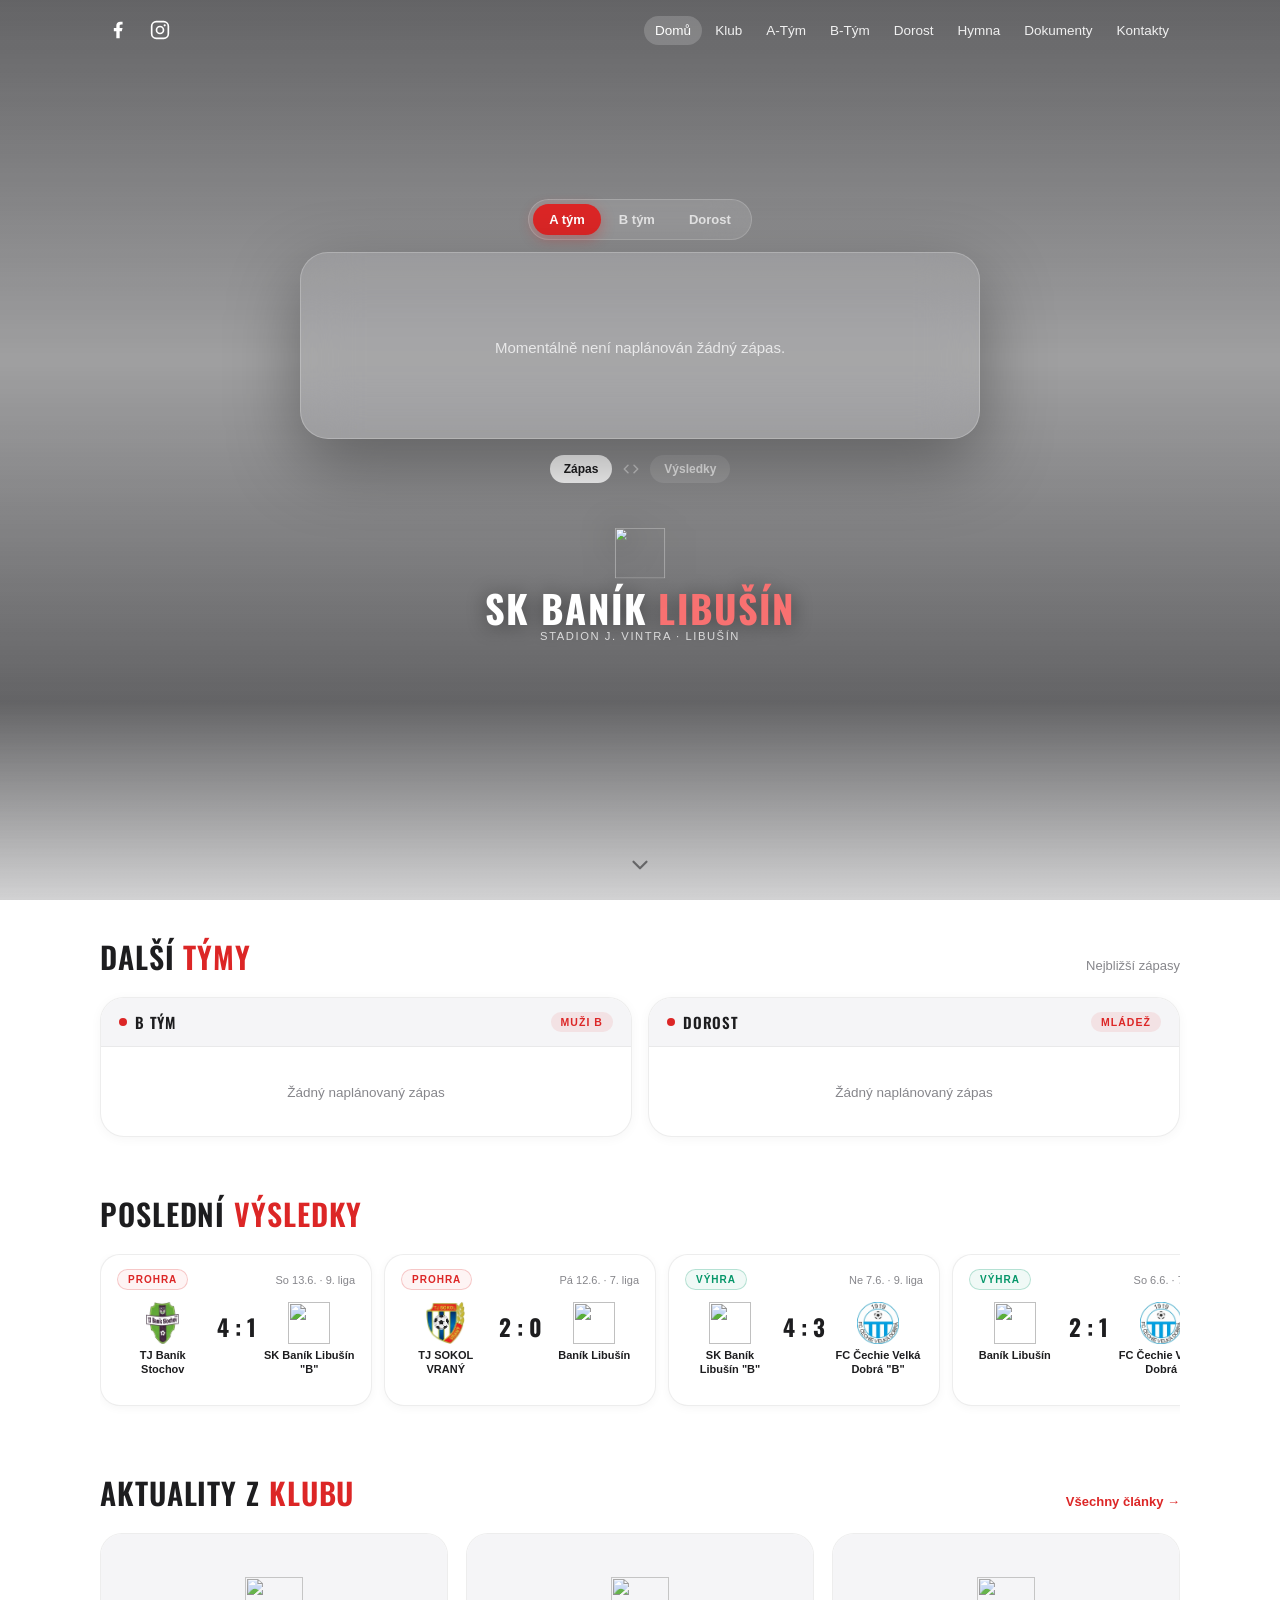
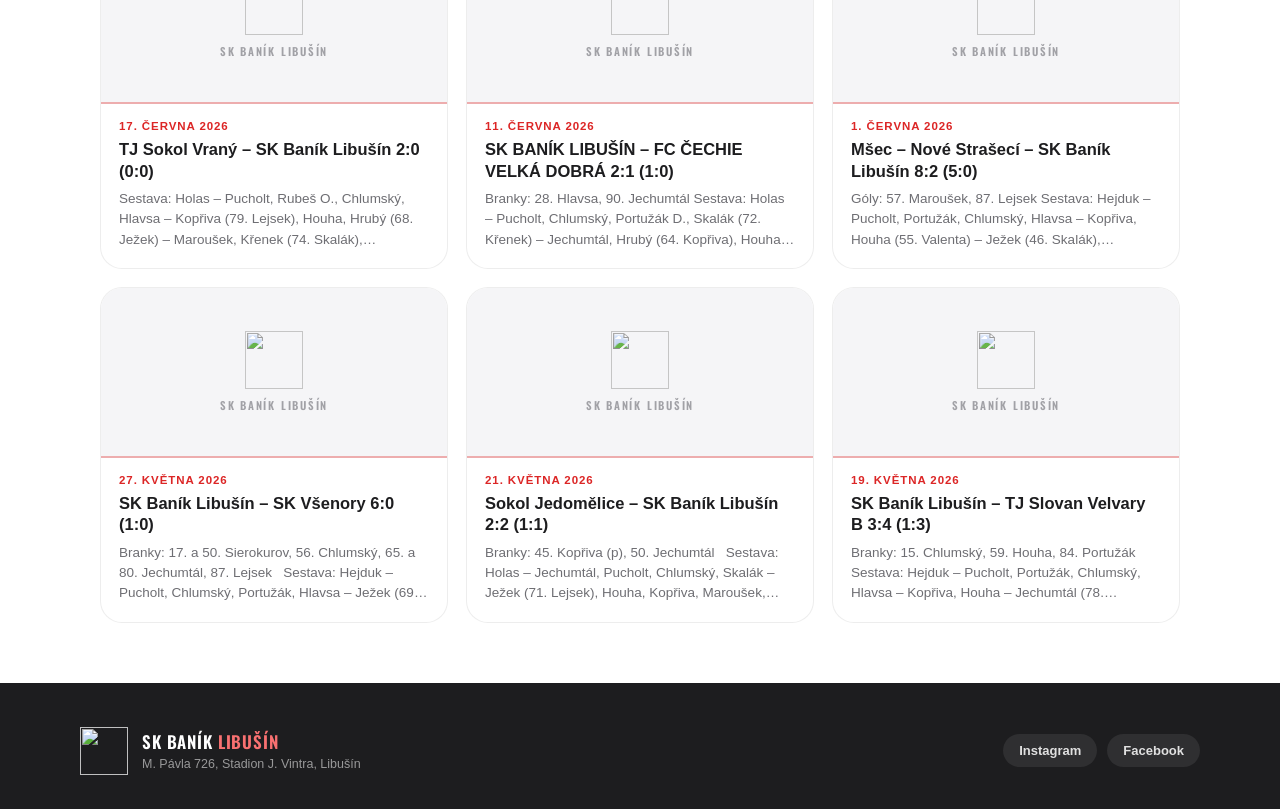
==== index.html @ 38fc82e4 "Initial commit" ====
<!DOCTYPE html>
<html lang="cs">
<head>
<meta charset="utf-8">
<meta name="viewport" content="width=device-width, initial-scale=1">
<title>SK Baník Libušín</title>
<link rel="icon" href="https://skbaniklibusin.cz/wp-content/uploads/2025/10/cropped-SKBL-2026.png">
<link href="https://fonts.googleapis.com/css2?family=Oswald:wght@500;600;700&display=swap" rel="stylesheet">
<link rel="stylesheet" href="homepage.css">
</head>
<body>

<!-- ============ NAV ============ -->
<div class="nav" id="nav">
  <div class="nav-inner">
    <div class="nav-social">
      <a href="https://www.facebook.com/people/SK-Ban%C3%ADk-Libu%C5%A1%C3%ADn/61551993864059/" target="_blank" rel="noopener" aria-label="Facebook">
        <svg width="20" height="20" viewBox="0 0 24 24" fill="currentColor"><path d="M14 13.5h2.5l1-4H14v-2c0-1.03 0-2 2-2h1.5V2.14c-.326-.043-1.557-.14-2.857-.14C11.928 2 10 3.657 10 6.7v2.8H7v4h3V22h4v-8.5z"></path></svg>
      </a>
      <a href="https://www.instagram.com/skbaniklibusin/" target="_blank" rel="noopener" aria-label="Instagram">
        <svg width="20" height="20" viewBox="0 0 24 24" fill="none" stroke="currentColor" stroke-width="2"><rect x="2" y="2" width="20" height="20" rx="5.5"></rect><circle cx="12" cy="12" r="4.2"></circle><circle cx="17.6" cy="6.4" r="1.3" fill="currentColor" stroke="none"></circle></svg>
      </a>
    </div>
    <div class="nav-links" id="navLinks">
      <a href="index.html" class="active">Domů</a>
      <a href="klub.html">Klub</a>
      <a href="a-tym.html">A-Tým</a>
      <a href="b-tym.html">B-Tým</a>
      <a href="dorost.html">Dorost</a>
      <a href="hymna.html">Hymna</a>
      <a href="#">Dokumenty</a>
      <a href="kontakty.html">Kontakty</a>
    </div>
    <button type="button" class="nav-burger" id="navBurger" aria-label="Otevřít menu" aria-expanded="false" aria-controls="navModal">
      <svg width="24" height="24" viewBox="0 0 24 24" fill="none" stroke="currentColor" stroke-width="2" stroke-linecap="round"><path d="M4 7h16M4 12h16M4 17h16"></path></svg>
    </button>
  </div>
</div>

<!-- ============ MOBILNÍ MENU (modální okno) ============ -->
<div class="nav-modal" id="navModal" aria-hidden="true">
  <div class="nav-modal-backdrop" id="navModalBackdrop"></div>
  <div class="nav-modal-panel" role="dialog" aria-modal="true" aria-label="Hlavní menu">
    <div class="nav-modal-head">
      <div class="nav-modal-brand">
        <img src="https://skbaniklibusin.cz/wp-content/uploads/2025/10/cropped-SKBL-2026.png" alt="" class="nav-modal-logo">
        <span class="nav-modal-title">SK Baník <span class="accent">Libušín</span></span>
      </div>
      <button type="button" class="nav-modal-close" id="navModalClose" aria-label="Zavřít menu">
        <svg width="22" height="22" viewBox="0 0 24 24" fill="none" stroke="currentColor" stroke-width="2" stroke-linecap="round"><path d="M6 6l12 12M18 6L6 18"></path></svg>
      </button>
    </div>

    <nav class="nav-modal-links">
      <a href="index.html" class="active">
        <span class="ni-icon"><svg width="20" height="20" viewBox="0 0 24 24" fill="none" stroke="currentColor" stroke-width="2" stroke-linecap="round" stroke-linejoin="round"><path d="M4 10.5 12 4l8 6.5"></path><path d="M6 9.5V20h12V9.5"></path></svg></span>
        <span class="ni-label">Domů</span>
        <svg class="ni-chevron" width="18" height="18" viewBox="0 0 24 24" fill="none" stroke="currentColor" stroke-width="2" stroke-linecap="round" stroke-linejoin="round"><path d="M9 6l6 6-6 6"></path></svg>
      </a>
      <a href="klub.html">
        <span class="ni-icon"><svg width="20" height="20" viewBox="0 0 24 24" fill="none" stroke="currentColor" stroke-width="2" stroke-linecap="round" stroke-linejoin="round"><path d="M12 3l7 3v5c0 4.4-3 7.6-7 9-4-1.4-7-4.6-7-9V6l7-3z"></path></svg></span>
        <span class="ni-label">Klub</span>
        <svg class="ni-chevron" width="18" height="18" viewBox="0 0 24 24" fill="none" stroke="currentColor" stroke-width="2" stroke-linecap="round" stroke-linejoin="round"><path d="M9 6l6 6-6 6"></path></svg>
      </a>
      <a href="a-tym.html">
        <span class="ni-icon"><svg width="20" height="20" viewBox="0 0 24 24" fill="none" stroke="currentColor" stroke-width="2" stroke-linecap="round" stroke-linejoin="round"><circle cx="12" cy="12" r="9"></circle><path d="M12 8l3.2 2.3-1.2 3.7h-4L8.8 10.3z"></path></svg></span>
        <span class="ni-label">A-Tým</span>
        <svg class="ni-chevron" width="18" height="18" viewBox="0 0 24 24" fill="none" stroke="currentColor" stroke-width="2" stroke-linecap="round" stroke-linejoin="round"><path d="M9 6l6 6-6 6"></path></svg>
      </a>
      <a href="b-tym.html">
        <span class="ni-icon"><svg width="20" height="20" viewBox="0 0 24 24" fill="none" stroke="currentColor" stroke-width="2" stroke-linecap="round" stroke-linejoin="round"><circle cx="12" cy="12" r="9"></circle><path d="M12 8l3.2 2.3-1.2 3.7h-4L8.8 10.3z"></path></svg></span>
        <span class="ni-label">B-Tým</span>
        <svg class="ni-chevron" width="18" height="18" viewBox="0 0 24 24" fill="none" stroke="currentColor" stroke-width="2" stroke-linecap="round" stroke-linejoin="round"><path d="M9 6l6 6-6 6"></path></svg>
      </a>
      <a href="dorost.html">
        <span class="ni-icon"><svg width="20" height="20" viewBox="0 0 24 24" fill="none" stroke="currentColor" stroke-width="2" stroke-linecap="round" stroke-linejoin="round"><circle cx="12" cy="12" r="9"></circle><path d="M12 8l3.2 2.3-1.2 3.7h-4L8.8 10.3z"></path></svg></span>
        <span class="ni-label">Dorost</span>
        <svg class="ni-chevron" width="18" height="18" viewBox="0 0 24 24" fill="none" stroke="currentColor" stroke-width="2" stroke-linecap="round" stroke-linejoin="round"><path d="M9 6l6 6-6 6"></path></svg>
      </a>
      <a href="hymna.html">
        <span class="ni-icon"><svg width="20" height="20" viewBox="0 0 24 24" fill="none" stroke="currentColor" stroke-width="2" stroke-linecap="round" stroke-linejoin="round"><path d="M9 18V5l10-2v13"></path><circle cx="6" cy="18" r="3"></circle><circle cx="16" cy="16" r="3"></circle></svg></span>
        <span class="ni-label">Hymna</span>
        <svg class="ni-chevron" width="18" height="18" viewBox="0 0 24 24" fill="none" stroke="currentColor" stroke-width="2" stroke-linecap="round" stroke-linejoin="round"><path d="M9 6l6 6-6 6"></path></svg>
      </a>
      <a href="#">
        <span class="ni-icon"><svg width="20" height="20" viewBox="0 0 24 24" fill="none" stroke="currentColor" stroke-width="2" stroke-linecap="round" stroke-linejoin="round"><path d="M14 3H7a2 2 0 00-2 2v14a2 2 0 002 2h10a2 2 0 002-2V8z"></path><path d="M14 3v5h5"></path><path d="M9 13h6M9 17h4"></path></svg></span>
        <span class="ni-label">Dokumenty</span>
        <svg class="ni-chevron" width="18" height="18" viewBox="0 0 24 24" fill="none" stroke="currentColor" stroke-width="2" stroke-linecap="round" stroke-linejoin="round"><path d="M9 6l6 6-6 6"></path></svg>
      </a>
      <a href="kontakty.html">
        <span class="ni-icon"><svg width="20" height="20" viewBox="0 0 24 24" fill="none" stroke="currentColor" stroke-width="2" stroke-linecap="round" stroke-linejoin="round"><rect x="3" y="5" width="18" height="14" rx="2"></rect><path d="M3 7l9 6 9-6"></path></svg></span>
        <span class="ni-label">Kontakty</span>
        <svg class="ni-chevron" width="18" height="18" viewBox="0 0 24 24" fill="none" stroke="currentColor" stroke-width="2" stroke-linecap="round" stroke-linejoin="round"><path d="M9 6l6 6-6 6"></path></svg>
      </a>
    </nav>

    <div class="nav-modal-social">
      <a href="https://www.instagram.com/skbaniklibusin/" target="_blank" rel="noopener">
        <svg width="18" height="18" viewBox="0 0 24 24" fill="none" stroke="currentColor" stroke-width="2"><rect x="2" y="2" width="20" height="20" rx="5.5"></rect><circle cx="12" cy="12" r="4.2"></circle><circle cx="17.6" cy="6.4" r="1.3" fill="currentColor" stroke="none"></circle></svg>
        <span>Instagram</span>
      </a>
      <a href="https://www.facebook.com/people/SK-Ban%C3%ADk-Libu%C5%A1%C3%ADn/61551993864059/" target="_blank" rel="noopener">
        <svg width="18" height="18" viewBox="0 0 24 24" fill="currentColor"><path d="M14 13.5h2.5l1-4H14v-2c0-1.03 0-2 2-2h1.5V2.14c-.326-.043-1.557-.14-2.857-.14C11.928 2 10 3.657 10 6.7v2.8H7v4h3V22h4v-8.5z"></path></svg>
        <span>Facebook</span>
      </a>
    </div>
  </div>
</div>

<!-- ============ HERO ============ -->
<section id="zapas" class="hero">
  <div class="hero-bg"></div>
  <div class="hero-gradient"></div>
  <div class="hero-dim" id="heroDim"></div>

  <div class="hero-content">
    <!-- Přepínač týmů (iOS segmented) -->
    <div class="team-tabs-wrap">
      <div class="team-tabs" id="teamTabs"></div>
    </div>

    <!-- 3D flip karta: zápas / výsledky -->
    <div class="hero-card-scale" id="heroCardScale">
      <div class="flip" id="flip">
        <div class="flip-front" id="flipFront">
          <div class="flip-loading">Načítám nejbližší zápas…</div>
        </div>
        <div class="flip-back" id="flipBack"></div>
      </div>
    </div>

    <!-- Přepínač stran + nápověda swipe -->
    <div class="face-switch">
      <button type="button" class="face-btn" id="faceBtnMatch">Zápas</button>
      <span class="swipe-hint">
        <svg width="18" height="18" viewBox="0 0 24 24" fill="none" stroke="currentColor" stroke-width="2" stroke-linecap="round" stroke-linejoin="round"><path d="M8 7l-5 5 5 5"></path><path d="M16 7l5 5-5 5"></path></svg>
      </span>
      <button type="button" class="face-btn" id="faceBtnResults">Výsledky</button>
    </div>

    <div class="hero-head" id="heroHead">
      <div class="hero-title-group">
        <img src="https://skbaniklibusin.cz/wp-content/uploads/2025/10/cropped-SKBL-2026.png" alt="" class="hero-logo">
        <h1 class="hero-title">SK Baník <span class="accent-light">Libušín</span></h1>
        <p class="hero-subtitle">Stadion J. Vintra · Libušín</p>
      </div>
    </div>
  </div>

  <a href="#tymy" aria-label="Posunout dolů" class="scroll-down">
    <svg width="26" height="26" viewBox="0 0 24 24" fill="none" stroke="currentColor" stroke-width="2" stroke-linecap="round" stroke-linejoin="round"><path d="M6 9l6 6 6-6"></path></svg>
  </a>
</section>

<!-- ============ DALŠÍ TÝMY ============ -->
<section id="tymy" class="section section-teams">
  <div class="section-head" data-reveal>
    <h2 class="section-title">Další <span class="accent">týmy</span></h2>
    <span class="section-note">Nejbližší zápasy</span>
  </div>
  <div class="teams-grid" id="teamsGrid"></div>
</section>

<!-- ============ VÝSLEDKY ============ -->
<section id="vysledky" class="section section-results">
  <div class="section-head" data-reveal>
    <h2 class="section-title">Poslední <span class="accent">výsledky</span></h2>
  </div>
  <div class="results-strip" id="resultsStrip" data-reveal></div>
</section>

<!-- ============ AKTUALITY ============ -->
<section id="aktuality" class="section section-news">
  <div class="section-head" data-reveal>
    <h2 class="section-title">Aktuality z <span class="accent">klubu</span></h2>
    <a href="https://skbaniklibusin.cz/" target="_blank" rel="noopener" class="section-link">Všechny články →</a>
  </div>
  <div class="news-grid" id="newsGrid"></div>
  <p class="data-note" id="dataNote" hidden></p>
</section>

<!-- ============ FOOTER ============ -->
<footer id="kontakt" class="footer">
  <div class="footer-inner">
    <div class="footer-brand">
      <img src="https://skbaniklibusin.cz/wp-content/uploads/2025/10/cropped-SKBL-2026.png" alt="" class="footer-logo">
      <div>
        <div class="footer-name">SK Baník <span class="accent-light">Libušín</span></div>
        <a href="https://www.google.com/maps/search/?api=1&query=Stadion+J.+Vintra,+Libu%C5%A1%C3%ADn" target="_blank" rel="noopener" class="footer-address">M. Pávla 726, Stadion J. Vintra, Libušín</a>
      </div>
    </div>
    <div class="footer-social">
      <a href="https://www.instagram.com/skbaniklibusin/" target="_blank" rel="noopener" class="footer-social-btn">Instagram</a>
      <a href="https://www.facebook.com/people/SK-Ban%C3%ADk-Libu%C5%A1%C3%ADn/61551993864059/" target="_blank" rel="noopener" class="footer-social-btn">Facebook</a>
    </div>
  </div>
</footer>

<script src="homepage.js"></script>
</body>
</html>
---- homepage.css ----
/* ============================================================
   SK Baník Libušín — domovská stránka (Apple styl)
   ============================================================ */

:root {
  --red: #DC2626;
  --red-dark: #b91c1c;
  --red-light: #f87171;
  --ink: #1d1d1f;
  --ink-soft: #6e6e73;
  --ink-mute: #86868b;
  --ink-faint: #a1a1a6;
  --hero-photo: url('https://skbaniklibusin.cz/wp-content/uploads/2025/10/MG_5491-scaled.jpg');
}

* { box-sizing: border-box; }

html { scroll-behavior: smooth; }

body {
  margin: 0;
  font-family: -apple-system, BlinkMacSystemFont, 'SF Pro Display', 'SF Pro Text', 'Segoe UI', Helvetica, Arial, sans-serif;
  background: #ffffff;
  color: var(--ink);
  -webkit-font-smoothing: antialiased;
}

a { color: var(--red); text-decoration: none; }
a:hover { color: var(--red-dark); }
::selection { background: rgba(220, 38, 38, .18); }

.accent { color: var(--red); }
.accent-light { color: var(--red-light); }

img { border-style: none; }

/* ---------- keyframes ---------- */
@keyframes floaty { 0%, 100% { transform: translateY(0); } 50% { transform: translateY(9px); } }
@keyframes pulseDot { 0%, 100% { opacity: 1; } 50% { opacity: .3; } }
@keyframes swipeHint { 0%, 100% { transform: translateX(0); } 50% { transform: translateX(7px); } }
@keyframes heroPan {
  from { transform: scale(1.14) translateX(-2%); }
  to   { transform: scale(1.14) translateX(2%); }
}
@keyframes titleIntro {
  0%   { opacity: 0; transform: scale(.55) translateY(14px); }
  55%  { opacity: 1; transform: scale(1) translateY(-6px); }
  100% { opacity: 1; transform: scale(.66) translateY(-22px); }
}

/* ============ NAV ============ */
.nav {
  position: fixed;
  top: 0; left: 0; right: 0;
  z-index: 90;
  background: rgba(255, 255, 255, 0);
  backdrop-filter: blur(0px);
  -webkit-backdrop-filter: blur(0px);
  transition: background .4s ease, box-shadow .4s ease, backdrop-filter .4s ease;
}
.nav.scrolled {
  background: rgba(255, 255, 255, .78);
  backdrop-filter: blur(22px) saturate(180%);
  -webkit-backdrop-filter: blur(22px) saturate(180%);
  box-shadow: 0 1px 0 rgba(0, 0, 0, .08);
}
.nav-inner {
  max-width: 1120px;
  margin: 0 auto;
  padding: 0 20px;
  display: flex;
  align-items: center;
  justify-content: space-between;
  height: 60px;
}
/* left: social icons */
.nav-social {
  display: flex;
  align-items: center;
  gap: 6px;
}
.nav-social a {
  display: flex;
  align-items: center;
  justify-content: center;
  width: 36px;
  height: 36px;
  border-radius: 50%;
  color: #ffffff;
  transition: background .2s, color .4s ease;
}
.nav-social a:hover { background: rgba(255, 255, 255, .16); color: #ffffff; }
.nav.scrolled .nav-social a { color: #3a3a3c; }
.nav.scrolled .nav-social a:hover { background: rgba(0, 0, 0, .05); color: var(--ink); }

/* right: desktop links */
.nav-links {
  display: flex;
  align-items: center;
  gap: 2px;
  font-size: 13.5px;
  font-weight: 500;
}
.nav-links a {
  color: rgba(255, 255, 255, .9);
  padding: 7px 11px;
  border-radius: 99px;
  white-space: nowrap;
  transition: background .2s, color .4s ease;
}
.nav-links a:hover { background: rgba(255, 255, 255, .14); color: #ffffff; }
.nav-links a.active { background: rgba(255, 255, 255, .18); color: #ffffff; }
.nav.scrolled .nav-links a { color: #3a3a3c; }
.nav.scrolled .nav-links a:hover { background: rgba(0, 0, 0, .05); color: var(--ink); }
.nav.scrolled .nav-links a.active { background: rgba(220, 38, 38, .1); color: var(--red); }

/* right: mobile hamburger */
.nav-burger {
  display: none;
  align-items: center;
  justify-content: center;
  width: 40px;
  height: 40px;
  border: none;
  background: transparent;
  color: #ffffff;
  cursor: pointer;
  border-radius: 10px;
  transition: background .2s, color .4s ease;
}
.nav-burger:hover { background: rgba(255, 255, 255, .14); }
.nav.scrolled .nav-burger { color: var(--ink); }
.nav.scrolled .nav-burger:hover { background: rgba(0, 0, 0, .05); }

@media (max-width: 767px) {
  .nav-links { display: none; }
  .nav-burger { display: flex; }
}

/* ============ MOBILNÍ MENU (modální okno) ============ */
body.nav-locked { overflow: hidden; }

.nav-modal {
  position: fixed;
  inset: 0;
  z-index: 200;
  display: none;
  align-items: center;
  justify-content: center;
  padding: 20px;
}
.nav-modal.open { display: flex; }

.nav-modal-backdrop {
  position: absolute;
  inset: 0;
  background: rgba(10, 10, 12, .5);
  backdrop-filter: blur(16px) saturate(150%);
  -webkit-backdrop-filter: blur(16px) saturate(150%);
  opacity: 0;
  animation: navModalFade .35s ease forwards;
}

.nav-modal-panel {
  position: relative;
  width: 100%;
  max-width: 440px;
  max-height: calc(100svh - 40px);
  overflow-y: auto;
  background: rgba(255, 255, 255, .9);
  backdrop-filter: blur(34px) saturate(180%);
  -webkit-backdrop-filter: blur(34px) saturate(180%);
  border: 1px solid rgba(255, 255, 255, .6);
  border-radius: 30px;
  box-shadow: 0 30px 90px rgba(0, 0, 0, .4);
  padding: 20px 18px 18px;
  transform: translateY(20px) scale(.95);
  opacity: 0;
  animation: navModalPop .5s cubic-bezier(.22, 1, .36, 1) forwards;
}

@keyframes navModalFade { to { opacity: 1; } }
@keyframes navModalPop { to { transform: translateY(0) scale(1); opacity: 1; } }
@keyframes navItemIn { from { opacity: 0; transform: translateY(12px); } to { opacity: 1; transform: translateY(0); } }

.nav-modal-head {
  display: flex;
  align-items: center;
  justify-content: space-between;
  gap: 12px;
  padding: 4px 4px 16px;
  margin-bottom: 8px;
  border-bottom: 1px solid rgba(0, 0, 0, .07);
}
.nav-modal-brand { display: flex; align-items: center; gap: 12px; min-width: 0; }
.nav-modal-logo { width: 42px; height: 42px; object-fit: contain; flex: none; }
.nav-modal-title {
  font-family: Oswald, sans-serif;
  font-weight: 700;
  text-transform: uppercase;
  letter-spacing: .04em;
  font-size: 18px;
  color: var(--ink);
  line-height: 1.1;
}
.nav-modal-close {
  display: flex;
  align-items: center;
  justify-content: center;
  width: 40px;
  height: 40px;
  flex: none;
  border: none;
  cursor: pointer;
  border-radius: 50%;
  background: rgba(0, 0, 0, .05);
  color: var(--ink-soft);
  transition: background .25s ease, color .25s ease, transform .3s ease;
}
.nav-modal-close:hover { background: rgba(220, 38, 38, .1); color: var(--red); transform: rotate(90deg); }

.nav-modal-links { display: flex; flex-direction: column; gap: 4px; }
.nav-modal-links a {
  display: flex;
  align-items: center;
  gap: 14px;
  padding: 12px 14px;
  border-radius: 16px;
  color: var(--ink);
  font-size: 16px;
  font-weight: 600;
  opacity: 0;
  animation: navItemIn .5s cubic-bezier(.22, 1, .36, 1) forwards;
  transition: background .2s ease, color .2s ease, transform .12s ease;
}
.nav-modal-links a:hover { background: rgba(220, 38, 38, .08); color: var(--red); }
.nav-modal-links a:active { transform: scale(.98); }
.nav-modal-links a.active { background: rgba(220, 38, 38, .08); color: var(--red); }

.nav-modal-links a:nth-child(1) { animation-delay: .05s; }
.nav-modal-links a:nth-child(2) { animation-delay: .09s; }
.nav-modal-links a:nth-child(3) { animation-delay: .13s; }
.nav-modal-links a:nth-child(4) { animation-delay: .17s; }
.nav-modal-links a:nth-child(5) { animation-delay: .21s; }
.nav-modal-links a:nth-child(6) { animation-delay: .25s; }
.nav-modal-links a:nth-child(7) { animation-delay: .29s; }
.nav-modal-links a:nth-child(8) { animation-delay: .33s; }

.nav-modal-links .ni-icon {
  display: flex;
  align-items: center;
  justify-content: center;
  width: 42px;
  height: 42px;
  flex: none;
  border-radius: 13px;
  background: #f2f2f5;
  color: var(--red);
  transition: background .2s ease, color .2s ease;
}
.nav-modal-links a:hover .ni-icon,
.nav-modal-links a.active .ni-icon { background: var(--red); color: #ffffff; }
.nav-modal-links .ni-label { flex: 1; min-width: 0; }
.nav-modal-links .ni-chevron { flex: none; color: var(--ink-faint); }
.nav-modal-links a:hover .ni-chevron,
.nav-modal-links a.active .ni-chevron { color: var(--red); }

.nav-modal-social {
  display: flex;
  gap: 10px;
  margin-top: 16px;
  padding-top: 16px;
  border-top: 1px solid rgba(0, 0, 0, .07);
}
.nav-modal-social a {
  flex: 1;
  display: flex;
  align-items: center;
  justify-content: center;
  gap: 8px;
  padding: 11px;
  border-radius: 14px;
  background: #f2f2f5;
  color: var(--ink);
  font-size: 13px;
  font-weight: 600;
  transition: background .2s ease, color .2s ease;
}
.nav-modal-social a:hover { background: var(--red); color: #ffffff; }

/* ============ HERO ============ */
.hero {
  position: relative;
  min-height: 100svh;
  display: flex;
  flex-direction: column;
  align-items: center;
  justify-content: center;
  overflow: hidden;
  padding: 96px 20px 110px;
}
.hero-bg {
  position: absolute;
  inset: 0;
  background-image: var(--hero-photo);
  background-size: cover;
  background-position: center 30%;
  transform: scale(1.14);
  will-change: transform;
  animation: heroPan 26s ease-in-out infinite alternate;
}
@media (prefers-reduced-motion: reduce) {
  .hero-bg { animation: none; transform: none; }
}
.hero-gradient {
  position: absolute;
  inset: 0;
  background: linear-gradient(to bottom, rgba(10, 10, 12, .55) 0%, rgba(10, 10, 12, .25) 40%, rgba(10, 10, 12, .55) 78%, #ffffff 100%);
}
.hero-dim {
  position: absolute;
  inset: 0;
  background: #0a0a0c;
  opacity: .18;
}
.hero-content {
  position: relative;
  z-index: 2;
  width: 100%;
  max-width: 680px;
  display: flex;
  flex-direction: column;
  align-items: center;
  text-align: center;
}
.hero-head {
  display: flex;
  flex-direction: column;
  align-items: center;
}
.hero-title-group {
  display: flex;
  flex-direction: column;
  align-items: center;
  transform-origin: center center;
  animation: titleIntro 1.05s cubic-bezier(.34, 1.2, .5, 1) both;
  margin-top: 30px;
}
.hero-logo {
  height: 76px; width: 76px;
  object-fit: contain;
  filter: drop-shadow(0 6px 24px rgba(0, 0, 0, .5));
}
.hero-title {
  margin: 14px 0 4px;
  font-family: Oswald, sans-serif;
  font-weight: 700;
  text-transform: uppercase;
  letter-spacing: .04em;
  font-size: clamp(34px, 7vw, 58px);
  line-height: 1.05;
  color: #ffffff;
  text-shadow: 0 2px 30px rgba(0, 0, 0, .45);
}
.hero-subtitle {
  margin: 0;
  font-size: clamp(14px, 2.4vw, 17px);
  font-weight: 500;
  letter-spacing: .14em;
  text-transform: uppercase;
  color: rgba(255, 255, 255, .75);
}

/* ---------- Segmented team switch ---------- */
.team-tabs-wrap {
  display: flex;
  justify-content: center;
  width: 100%;
  margin-bottom: 12px;
}
.team-tabs {
  display: flex;
  background: rgba(255, 255, 255, .12);
  backdrop-filter: blur(20px);
  -webkit-backdrop-filter: blur(20px);
  border: 1px solid rgba(255, 255, 255, .18);
  border-radius: 99px;
  padding: 4px;
  gap: 2px;
}
.team-tab {
  border: none;
  cursor: pointer;
  font-family: inherit;
  font-size: 13px;
  font-weight: 600;
  padding: 8px 16px;
  border-radius: 99px;
  background: transparent;
  color: rgba(255, 255, 255, .75);
  box-shadow: none;
  transition: background .35s ease, color .35s ease, box-shadow .35s ease;
}
.team-tab.active {
  background: var(--red);
  color: #ffffff;
  box-shadow: 0 4px 14px rgba(220, 38, 38, .35);
}

/* ---------- Flip card ---------- */
.hero-card-scale {
  width: 100%;
  perspective: 1500px;
  transform-origin: center top;
}
.flip {
  position: relative;
  width: 100%;
  transform-style: preserve-3d;
  transition: transform .8s cubic-bezier(.22, 1, .36, 1);
  transform: rotateY(0deg);
  cursor: grab;
  touch-action: pan-y;
  user-select: none;
  -webkit-user-select: none;
}
.flip-front,
.flip-back {
  backface-visibility: hidden;
  -webkit-backface-visibility: hidden;
  border-radius: 28px;
  box-shadow: 0 24px 70px rgba(0, 0, 0, .35);
}
.flip-front {
  background: rgba(255, 255, 255, .10);
  backdrop-filter: blur(28px) saturate(160%);
  -webkit-backdrop-filter: blur(28px) saturate(160%);
  border: 1px solid rgba(255, 255, 255, .22);
  padding: clamp(18px, 4vw, 26px) clamp(14px, 3.5vw, 22px) clamp(16px, 3.5vw, 22px);
}
.flip-back {
  position: absolute;
  inset: 0;
  transform: rotateY(180deg);
  background: rgba(18, 18, 22, .62);
  backdrop-filter: blur(28px) saturate(160%);
  -webkit-backdrop-filter: blur(28px) saturate(160%);
  border: 1px solid rgba(255, 255, 255, .18);
  padding: 22px;
  display: flex;
  flex-direction: column;
  overflow: hidden;
}
.flip-loading {
  color: rgba(255, 255, 255, .75);
  font-size: 15px;
  padding: 60px 0;
  text-align: center;
}

/* Front — badge */
.match-badge-row {
  display: flex;
  align-items: center;
  justify-content: center;
  gap: 10px;
  margin-bottom: 6px;
}
.match-badge {
  display: inline-flex;
  align-items: center;
  gap: 7px;
  background: var(--red);
  color: #ffffff;
  font-size: 11.5px;
  font-weight: 700;
  letter-spacing: .12em;
  text-transform: uppercase;
  padding: 5px 12px;
  border-radius: 99px;
}
.match-badge .dot {
  width: 6px; height: 6px;
  border-radius: 50%;
  background: #ffffff;
  animation: pulseDot 1.6s ease-in-out infinite;
}

/* Front — countdown */
.countdown {
  display: flex;
  justify-content: center;
  align-items: center;
  gap: 6px;
  margin: 10px 0 16px;
}
.countdown-cell {
  display: inline-flex;
  align-items: baseline;
  gap: 3px;
  background: rgba(0, 0, 0, .32);
  border: 1px solid rgba(255, 255, 255, .12);
  border-radius: 99px;
  padding: 4px 10px;
}
.countdown-num {
  font-family: Oswald, sans-serif;
  font-weight: 700;
  font-size: 14px;
  color: #ffffff;
  font-variant-numeric: tabular-nums;
}
.countdown-num.sec { color: var(--red-light); }
.countdown-lbl {
  font-size: 9px;
  letter-spacing: .08em;
  text-transform: uppercase;
  color: rgba(255, 255, 255, .55);
}

/* Front — VS teams */
.vs-wrap { position: relative; margin-top: 2px; }
.vs-watermark {
  position: absolute;
  inset: 0;
  display: flex;
  align-items: center;
  justify-content: center;
  pointer-events: none;
  font-family: Oswald, sans-serif;
  font-weight: 700;
  font-size: clamp(76px, 20vw, 148px);
  letter-spacing: .02em;
  line-height: 1;
  background: linear-gradient(to bottom, rgba(248, 113, 113, .34) 0%, rgba(248, 113, 113, .03) 85%);
  -webkit-background-clip: text;
  background-clip: text;
  color: transparent;
  user-select: none;
  -webkit-user-select: none;
}
.vs-teams {
  position: relative;
  display: grid;
  grid-template-columns: 1fr 1fr;
  align-items: start;
  gap: clamp(44px, 14vw, 100px);
}
.vs-team {
  display: flex;
  flex-direction: column;
  align-items: center;
  gap: 9px;
  min-width: 0;
}
.vs-team.home,
.vs-team.away { animation: none; }
.vs-team img {
  width: clamp(86px, 19vw, 126px);
  height: clamp(86px, 19vw, 126px);
  object-fit: contain;
  filter: drop-shadow(0 10px 24px rgba(0, 0, 0, .45));
}
.vs-team-name {
  color: #ffffff;
  font-weight: 600;
  font-size: clamp(13px, 2.6vw, 15.5px);
  line-height: 1.25;
}

/* Front — meta */
.match-meta {
  margin-top: 20px;
  border-top: 1px solid rgba(255, 255, 255, .14);
  padding-top: 14px;
  display: flex;
  flex-wrap: wrap;
  align-items: center;
  justify-content: center;
  gap: 6px 14px;
}
.match-meta .date { color: #ffffff; font-weight: 700; font-size: 14.5px; }
.match-meta .place {
  color: rgba(255, 255, 255, .65);
  font-size: 12.5px;
  display: inline-flex;
  align-items: center;
  gap: 5px;
}
.match-meta .place svg { flex: none; }
.match-meta .type { color: rgba(255, 255, 255, .45); font-size: 12px; }

/* Back — results */
.back-head {
  display: flex;
  align-items: center;
  justify-content: center;
  gap: 8px;
  margin-bottom: 14px;
  flex: none;
}
.back-badge {
  display: inline-flex;
  align-items: center;
  background: rgba(255, 255, 255, .12);
  color: #ffffff;
  font-size: 11.5px;
  font-weight: 700;
  letter-spacing: .12em;
  text-transform: uppercase;
  padding: 5px 12px;
  border-radius: 99px;
}
.back-list {
  display: flex;
  flex-direction: column;
  gap: 8px;
  overflow-y: auto;
  flex: 1;
  min-height: 0;
}
.back-row {
  display: flex;
  align-items: center;
  gap: 10px;
  background: rgba(255, 255, 255, .07);
  border: 1px solid rgba(255, 255, 255, .10);
  border-radius: 14px;
  padding: 10px 14px;
}
.back-row .rdot { flex: none; width: 8px; height: 8px; border-radius: 50%; }
.back-row .rinfo { flex: 1; min-width: 0; text-align: left; }
.back-row .rteams {
  color: #ffffff;
  font-size: 13px;
  font-weight: 600;
  line-height: 1.3;
  overflow: hidden;
  text-overflow: ellipsis;
  white-space: nowrap;
}
.back-row .rmeta { color: rgba(255, 255, 255, .5); font-size: 11px; margin-top: 2px; }
.back-row .rscore {
  flex: none;
  font-family: Oswald, sans-serif;
  font-weight: 700;
  font-size: 19px;
  color: #ffffff;
  font-variant-numeric: tabular-nums;
}
.back-empty {
  color: rgba(255, 255, 255, .6);
  font-size: 13.5px;
  padding: 40px 0;
  text-align: center;
}

/* ---------- Face switch ---------- */
.face-switch {
  display: flex;
  align-items: center;
  gap: 10px;
  margin-top: 16px;
}
.face-btn {
  border: none;
  cursor: pointer;
  font-family: inherit;
  font-size: 12px;
  font-weight: 600;
  padding: 7px 14px;
  border-radius: 99px;
  background: rgba(255, 255, 255, .12);
  color: rgba(255, 255, 255, .75);
  transition: background .3s ease, color .3s ease;
}
.face-btn.active { background: rgba(255, 255, 255, .9); color: var(--ink); }
.swipe-hint {
  color: rgba(255, 255, 255, .45);
  display: flex;
  animation: swipeHint 1.8s ease-in-out infinite;
}

/* ---------- Scroll down ---------- */
.scroll-down {
  position: absolute;
  bottom: 22px;
  left: 50%;
  transform: translateX(-50%);
  z-index: 2;
  color: rgba(29, 29, 31, .55);
  animation: floaty 2.2s ease-in-out infinite;
  display: flex;
}

/* ============ SECTIONS ============ */
.section {
  max-width: 1120px;
  margin: 0 auto;
  padding: 44px 20px 10px;
}
.section-teams { padding: 34px 20px 10px; }
.section-results { padding: 44px 20px 10px; }
.section-news { padding: 44px 20px 60px; }

.section-head {
  display: flex;
  align-items: baseline;
  justify-content: space-between;
  gap: 12px;
  margin-bottom: 18px;
}
.section-title {
  margin: 0;
  font-family: Oswald, sans-serif;
  font-weight: 600;
  text-transform: uppercase;
  letter-spacing: .03em;
  font-size: clamp(22px, 4vw, 30px);
  color: var(--ink);
}
.section-note { font-size: 13px; color: var(--ink-mute); font-weight: 500; }
.section-link { font-size: 13px; font-weight: 600; }

/* ---------- Team cards ---------- */
.teams-grid {
  display: grid;
  grid-template-columns: repeat(auto-fit, minmax(290px, 1fr));
  gap: 16px;
}
.team-card {
  background: #ffffff;
  border: 1px solid rgba(0, 0, 0, .07);
  border-radius: 24px;
  overflow: hidden;
  display: flex;
  flex-direction: column;
  box-shadow: 0 2px 12px rgba(0, 0, 0, .04);
  transition: transform .3s ease, box-shadow .3s ease;
}
.team-card:hover { transform: translateY(-4px); box-shadow: 0 18px 44px rgba(0, 0, 0, .11); }
.team-card-head {
  display: flex;
  align-items: center;
  justify-content: space-between;
  padding: 13px 18px;
  background: #f5f5f7;
  border-bottom: 1px solid rgba(0, 0, 0, .05);
}
.team-card-head .label { display: flex; align-items: center; gap: 8px; }
.team-card-head .label .dot { width: 8px; height: 8px; border-radius: 50%; background: var(--red); }
.team-card-head .label .name {
  font-family: Oswald, sans-serif;
  font-weight: 600;
  font-size: 15px;
  letter-spacing: .05em;
  text-transform: uppercase;
  color: var(--ink);
}
.team-card-head .badge {
  font-size: 10.5px;
  font-weight: 700;
  letter-spacing: .1em;
  text-transform: uppercase;
  color: var(--red);
  background: rgba(220, 38, 38, .09);
  padding: 4px 10px;
  border-radius: 99px;
}
.team-card-body {
  padding: 18px 18px 16px;
  display: flex;
  flex-direction: column;
  gap: 14px;
  flex: 1;
}
.team-match {
  display: grid;
  grid-template-columns: 1fr auto 1fr;
  align-items: start;
  gap: 10px;
}
.team-match .side {
  display: flex;
  flex-direction: column;
  align-items: center;
  gap: 7px;
  min-width: 0;
}
.team-match .side img {
  width: 58px; height: 58px;
  object-fit: contain;
  filter: drop-shadow(0 3px 8px rgba(0, 0, 0, .12));
}
.team-match .side .name {
  font-size: 12.5px;
  font-weight: 600;
  color: var(--ink);
  text-align: center;
  line-height: 1.25;
}
.team-match .vs {
  padding-top: 18px;
  font-family: Oswald, sans-serif;
  font-weight: 700;
  font-size: 16px;
  color: rgba(220, 38, 38, .45);
  letter-spacing: .06em;
}
.team-tags {
  display: flex;
  flex-wrap: wrap;
  align-items: center;
  justify-content: center;
  gap: 8px;
  margin-top: auto;
}
.team-tag {
  display: inline-flex;
  align-items: center;
  gap: 6px;
  background: #f5f5f7;
  border-radius: 99px;
  padding: 6px 12px;
  font-size: 12px;
}
.team-tag.date { font-weight: 700; color: var(--ink); }
.team-tag.place { font-weight: 500; color: var(--ink-soft); }
.team-tag svg { flex: none; color: var(--red); }
.team-empty {
  font-size: 13.5px;
  color: var(--ink-mute);
  padding: 20px 0;
  text-align: center;
}

/* ---------- Results strip ---------- */
.results-strip {
  display: flex;
  gap: 12px;
  overflow-x: auto;
  padding-bottom: 10px;
  scrollbar-width: none;
  -webkit-overflow-scrolling: touch;
}
.results-strip::-webkit-scrollbar { display: none; }
.result-card {
  flex: none;
  width: 272px;
  background: #ffffff;
  border: 1px solid rgba(0, 0, 0, .07);
  border-radius: 20px;
  padding: 14px 16px 15px;
  box-shadow: 0 2px 10px rgba(0, 0, 0, .04);
  transition: transform .3s ease, box-shadow .3s ease;
}
.result-card:hover { transform: translateY(-3px); box-shadow: 0 14px 34px rgba(0, 0, 0, .10); }
.result-top {
  display: flex;
  align-items: center;
  justify-content: space-between;
  margin-bottom: 12px;
}
.result-outcome {
  font-size: 10px;
  font-weight: 700;
  letter-spacing: .1em;
  text-transform: uppercase;
  padding: 4px 10px;
  border-radius: 99px;
}
.result-meta { font-size: 11px; color: var(--ink-mute); font-weight: 500; }
.result-teams {
  display: grid;
  grid-template-columns: 1fr auto 1fr;
  align-items: start;
  gap: 8px;
}
.result-teams .side {
  display: flex;
  flex-direction: column;
  align-items: center;
  gap: 5px;
  min-width: 0;
}
.result-teams .side img { width: 42px; height: 42px; object-fit: contain; }
.result-teams .side .name {
  font-size: 11px;
  font-weight: 600;
  color: var(--ink);
  text-align: center;
  line-height: 1.25;
}
.result-score {
  padding-top: 8px;
  font-family: Oswald, sans-serif;
  font-weight: 700;
  font-size: 23px;
  color: var(--ink);
  font-variant-numeric: tabular-nums;
  white-space: nowrap;
}

/* ---------- News ---------- */
.news-grid {
  display: grid;
  grid-template-columns: repeat(auto-fill, minmax(280px, 1fr));
  gap: 18px;
}
.news-card {
  display: flex;
  flex-direction: column;
  background: #ffffff;
  border: 1px solid rgba(0, 0, 0, .07);
  border-radius: 22px;
  overflow: hidden;
  color: inherit;
  transition: transform .3s ease, box-shadow .3s ease;
}
.news-card:hover { transform: translateY(-4px); box-shadow: 0 18px 44px rgba(0, 0, 0, .12); color: inherit; }
.news-thumb { height: 170px; background: #f5f5f7; overflow: hidden; }
.news-thumb img { width: 100%; height: 100%; object-fit: cover; display: block; }
.news-thumb.placeholder {
  display: flex;
  flex-direction: column;
  align-items: center;
  justify-content: center;
  gap: 8px;
  border-bottom: 2px solid rgba(220, 38, 38, .35);
}
.news-thumb.placeholder img { width: 58px; height: 58px; object-fit: contain; opacity: .9; }
.news-thumb.placeholder span {
  font-family: Oswald, sans-serif;
  font-weight: 600;
  font-size: 11px;
  letter-spacing: .16em;
  text-transform: uppercase;
  color: var(--ink-faint);
}
.news-body {
  padding: 16px 18px 18px;
  display: flex;
  flex-direction: column;
  gap: 7px;
}
.news-date {
  font-size: 11.5px;
  font-weight: 600;
  letter-spacing: .08em;
  text-transform: uppercase;
  color: var(--red);
}
.news-title { font-size: 16.5px; font-weight: 700; line-height: 1.3; color: var(--ink); }
.news-excerpt {
  font-size: 13.5px;
  line-height: 1.5;
  color: var(--ink-soft);
  display: -webkit-box;
  -webkit-line-clamp: 3;
  line-clamp: 3;
  -webkit-box-orient: vertical;
  overflow: hidden;
}
.data-note { margin: 22px 0 0; text-align: center; font-size: 12px; color: var(--ink-faint); }

/* ============ FOOTER ============ */
.footer {
  background: var(--ink);
  color: rgba(255, 255, 255, .8);
  padding: 44px 20px 34px;
}
.footer-inner {
  max-width: 1120px;
  margin: 0 auto;
  display: flex;
  flex-wrap: wrap;
  align-items: center;
  justify-content: space-between;
  gap: 22px;
}
.footer-brand { display: flex; align-items: center; gap: 14px; }
.footer-logo { height: 48px; width: 48px; object-fit: contain; }
.footer-name {
  font-family: Oswald, sans-serif;
  font-weight: 600;
  font-size: 17px;
  letter-spacing: .05em;
  text-transform: uppercase;
  color: #ffffff;
}
.footer-address { font-size: 12.5px; color: rgba(255, 255, 255, .55); }
.footer-address:hover { color: #ffffff; }
.footer-social { display: flex; align-items: center; gap: 10px; }
.footer-social-btn {
  display: flex;
  align-items: center;
  gap: 7px;
  font-size: 13px;
  font-weight: 600;
  color: rgba(255, 255, 255, .85);
  background: rgba(255, 255, 255, .08);
  padding: 9px 16px;
  border-radius: 99px;
  transition: background .2s;
}
.footer-social-btn:hover { background: rgba(255, 255, 255, .16); color: #ffffff; }

/* ---------- Reveal on scroll ---------- */
[data-reveal].reveal-hidden {
  opacity: 0;
  transform: translateY(26px);
  transition: opacity .7s cubic-bezier(.16, 1, .3, 1), transform .7s cubic-bezier(.16, 1, .3, 1);
}
[data-reveal].reveal-in { opacity: 1; transform: translateY(0); }
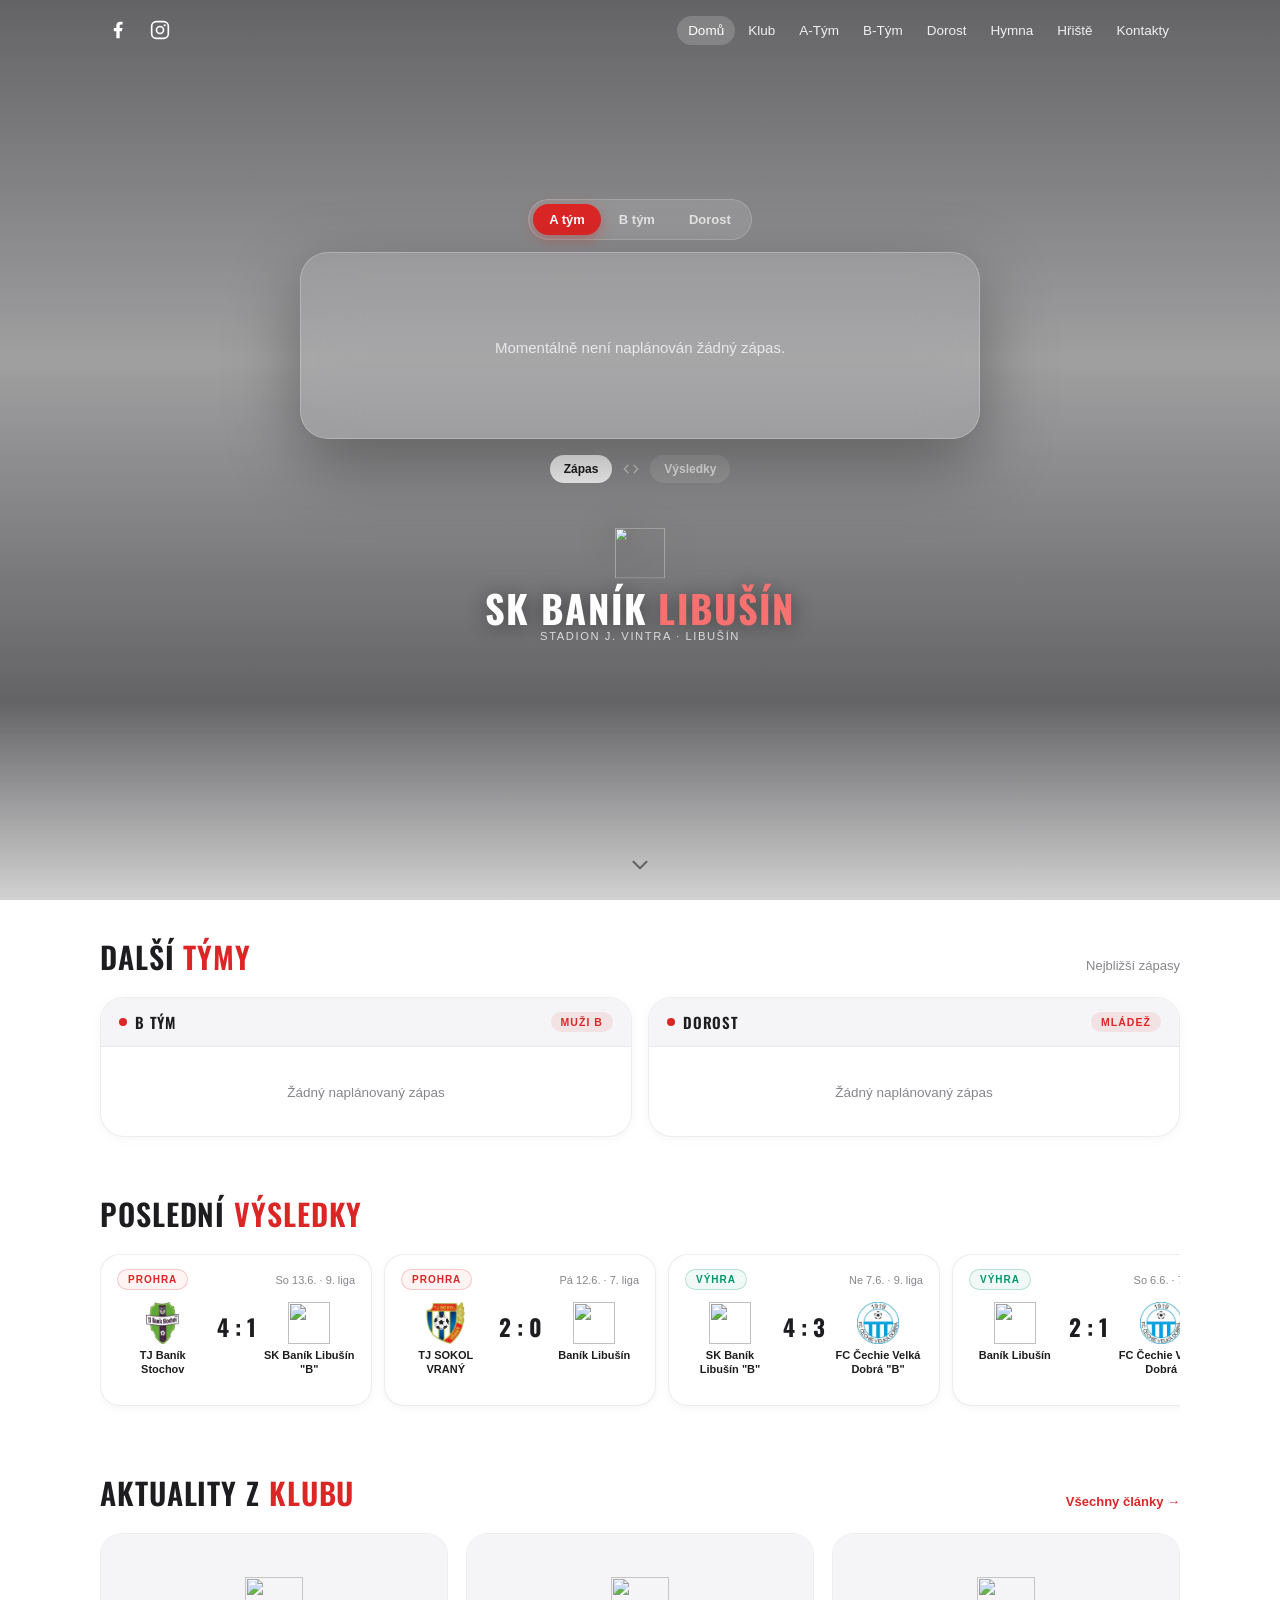
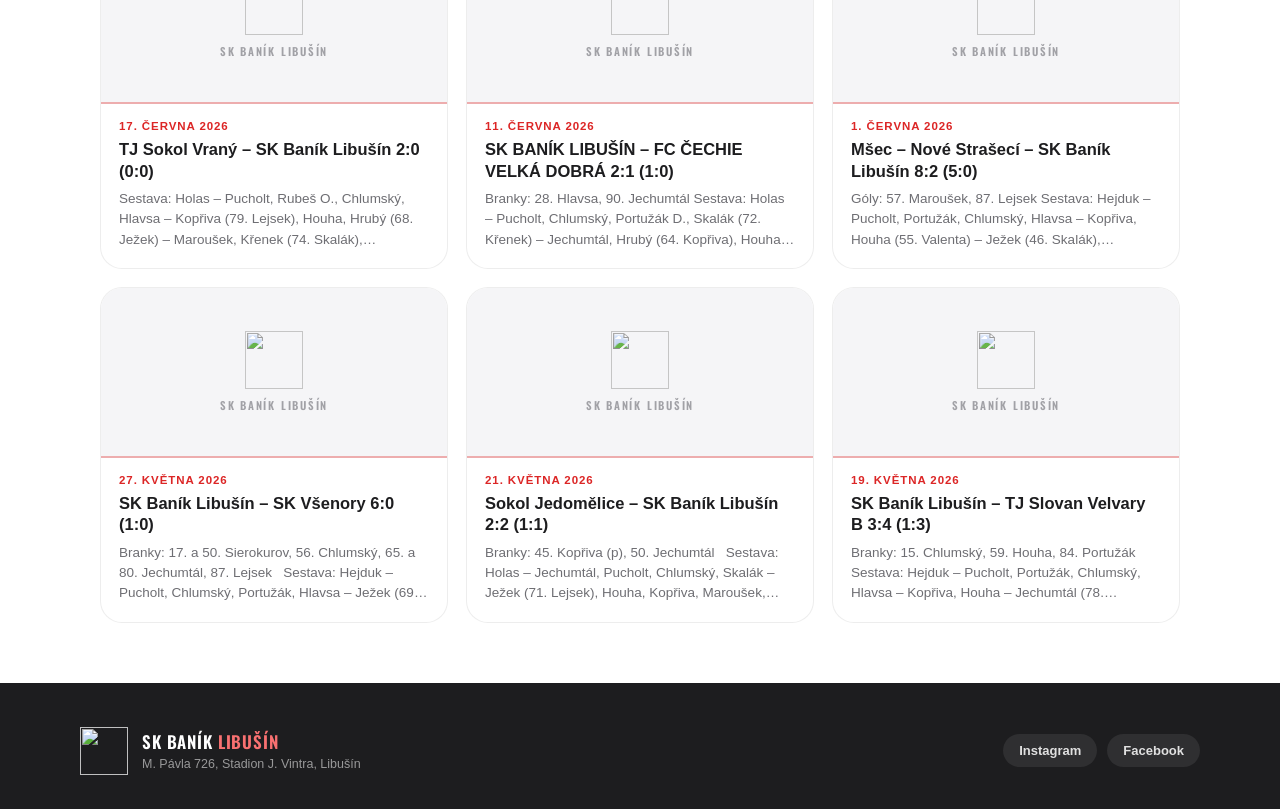
==== commit ef72477c: "HRISTE" ====
--- a/index.html
+++ b/index.html
@@ -28,7 +28,7 @@
       <a href="b-tym.html">B-Tým</a>
       <a href="dorost.html">Dorost</a>
       <a href="hymna.html">Hymna</a>
-      <a href="#">Dokumenty</a>
+      <a href="hriste.html">Hřiště</a>
       <a href="kontakty.html">Kontakty</a>
     </div>
     <button type="button" class="nav-burger" id="navBurger" aria-label="Otevřít menu" aria-expanded="false" aria-controls="navModal">
@@ -82,9 +82,9 @@
         <span class="ni-label">Hymna</span>
         <svg class="ni-chevron" width="18" height="18" viewBox="0 0 24 24" fill="none" stroke="currentColor" stroke-width="2" stroke-linecap="round" stroke-linejoin="round"><path d="M9 6l6 6-6 6"></path></svg>
       </a>
-      <a href="#">
-        <span class="ni-icon"><svg width="20" height="20" viewBox="0 0 24 24" fill="none" stroke="currentColor" stroke-width="2" stroke-linecap="round" stroke-linejoin="round"><path d="M14 3H7a2 2 0 00-2 2v14a2 2 0 002 2h10a2 2 0 002-2V8z"></path><path d="M14 3v5h5"></path><path d="M9 13h6M9 17h4"></path></svg></span>
-        <span class="ni-label">Dokumenty</span>
+      <a href="hriste.html">
+        <span class="ni-icon"><svg width="20" height="20" viewBox="0 0 24 24" fill="none" stroke="currentColor" stroke-width="2" stroke-linecap="round" stroke-linejoin="round"><rect x="3" y="4" width="18" height="17" rx="2"></rect><path d="M8 2v4M16 2v4M3 10h18"></path></svg></span>
+        <span class="ni-label">Hřiště</span>
         <svg class="ni-chevron" width="18" height="18" viewBox="0 0 24 24" fill="none" stroke="currentColor" stroke-width="2" stroke-linecap="round" stroke-linejoin="round"><path d="M9 6l6 6-6 6"></path></svg>
       </a>
       <a href="kontakty.html">
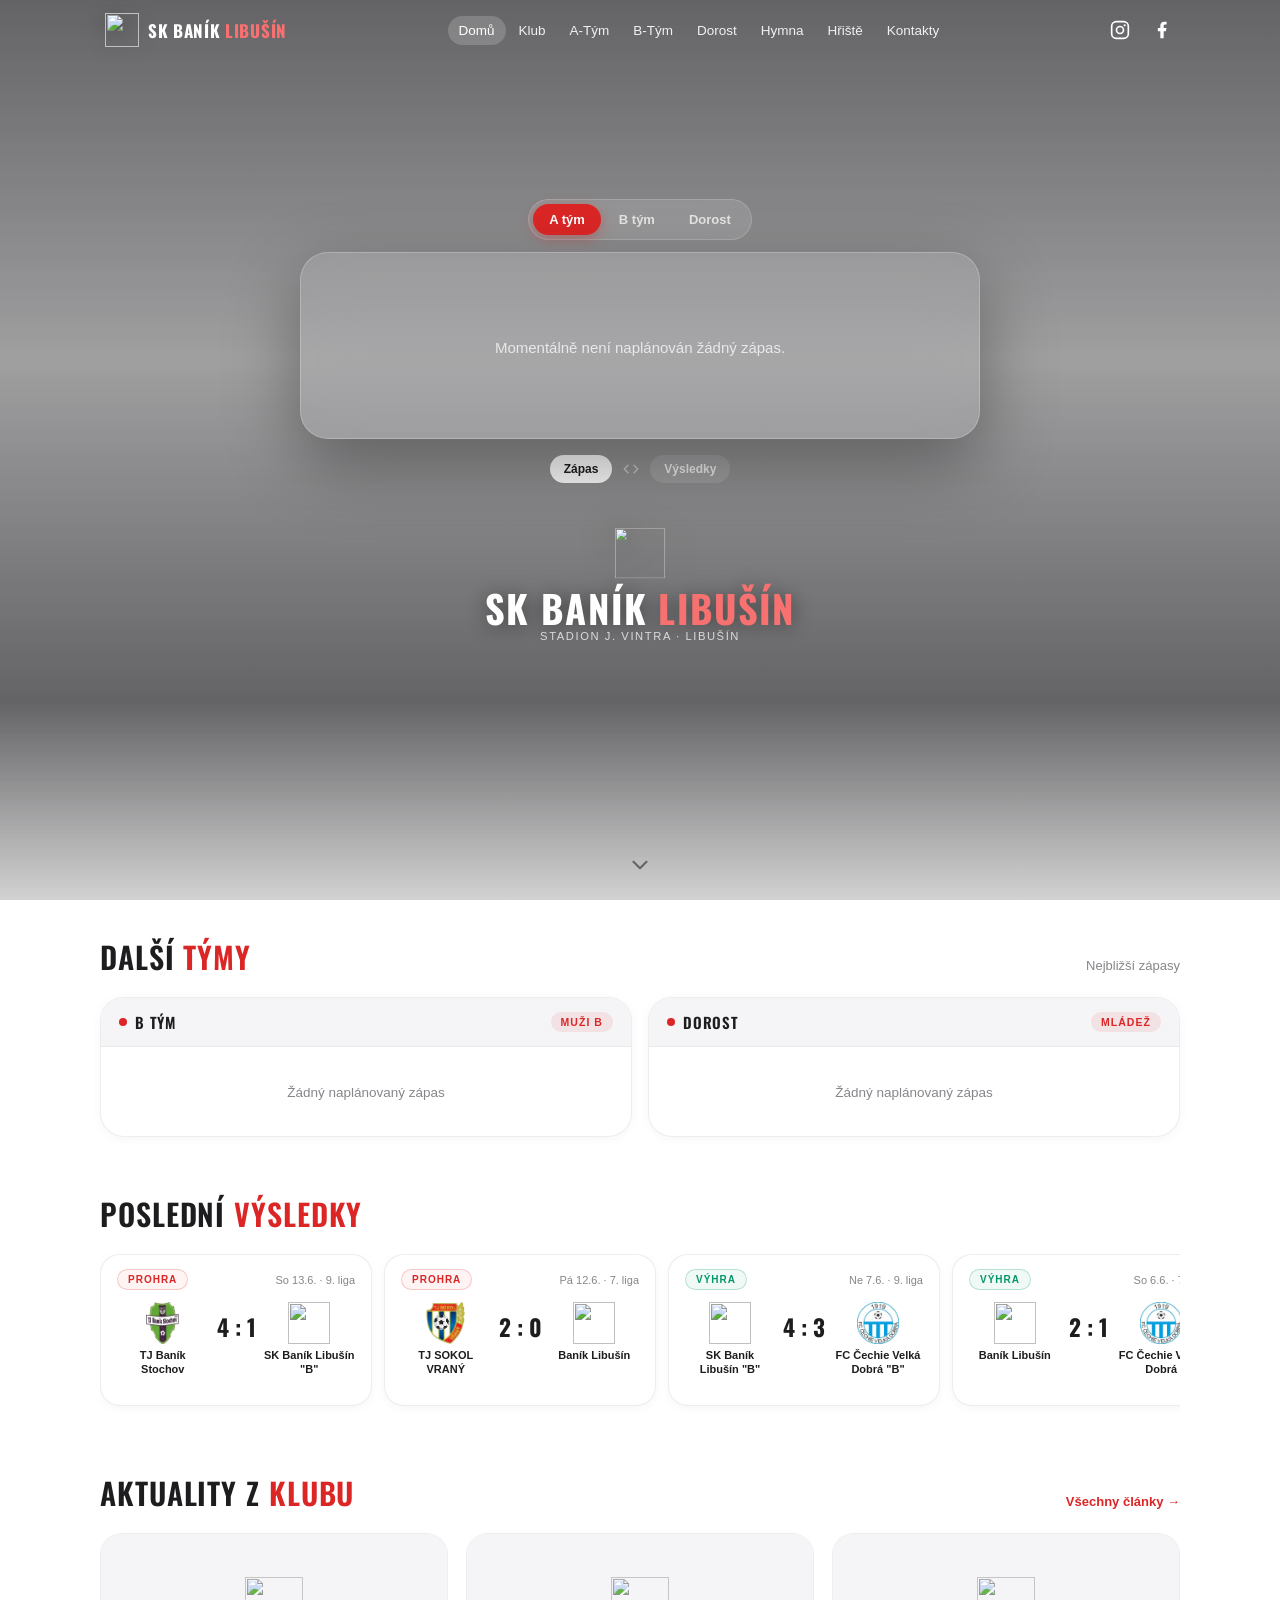
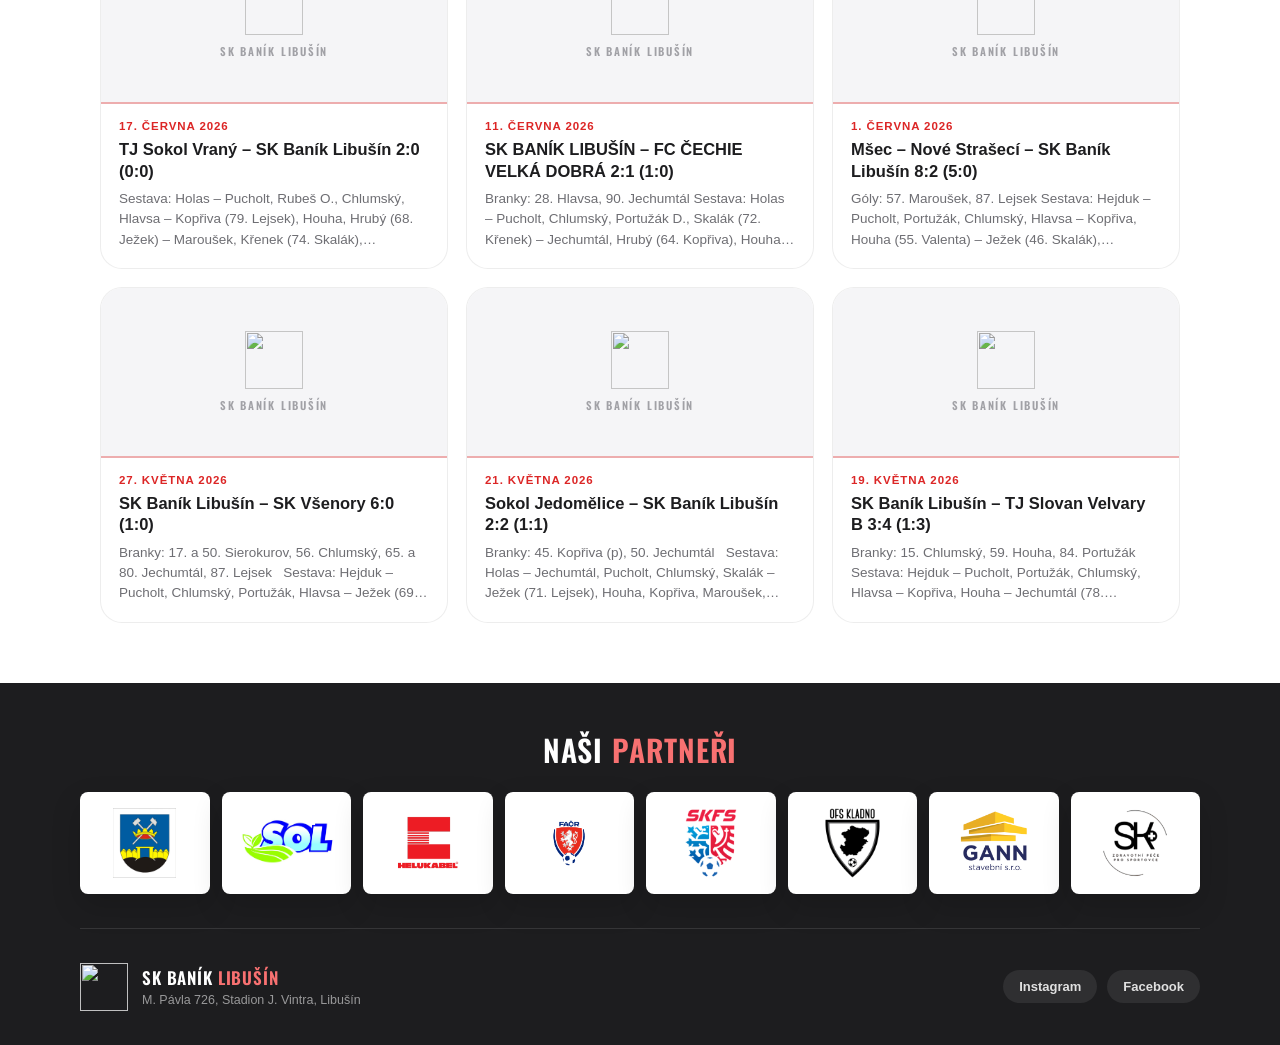
==== commit 6d8279b2: "logo" ====
--- a/index.html
+++ b/index.html
@@ -6,21 +6,17 @@
 <title>SK Baník Libušín</title>
 <link rel="icon" href="https://skbaniklibusin.cz/wp-content/uploads/2025/10/cropped-SKBL-2026.png">
 <link href="https://fonts.googleapis.com/css2?family=Oswald:wght@500;600;700&display=swap" rel="stylesheet">
-<link rel="stylesheet" href="homepage.css">
+<link rel="stylesheet" href="homepage.css?v=3">
 </head>
 <body>
 
 <!-- ============ NAV ============ -->
 <div class="nav" id="nav">
   <div class="nav-inner">
-    <div class="nav-social">
-      <a href="https://www.facebook.com/people/SK-Ban%C3%ADk-Libu%C5%A1%C3%ADn/61551993864059/" target="_blank" rel="noopener" aria-label="Facebook">
-        <svg width="20" height="20" viewBox="0 0 24 24" fill="currentColor"><path d="M14 13.5h2.5l1-4H14v-2c0-1.03 0-2 2-2h1.5V2.14c-.326-.043-1.557-.14-2.857-.14C11.928 2 10 3.657 10 6.7v2.8H7v4h3V22h4v-8.5z"></path></svg>
-      </a>
-      <a href="https://www.instagram.com/skbaniklibusin/" target="_blank" rel="noopener" aria-label="Instagram">
-        <svg width="20" height="20" viewBox="0 0 24 24" fill="none" stroke="currentColor" stroke-width="2"><rect x="2" y="2" width="20" height="20" rx="5.5"></rect><circle cx="12" cy="12" r="4.2"></circle><circle cx="17.6" cy="6.4" r="1.3" fill="currentColor" stroke="none"></circle></svg>
-      </a>
-    </div>
+    <a href="index.html" class="nav-brand" aria-label="Přejít na domovskou stránku SK Baník Libušín">
+      <img src="https://skbaniklibusin.cz/wp-content/uploads/2025/10/cropped-SKBL-2026.png" alt="" class="nav-brand-logo">
+      <span class="nav-brand-text">SK Baník <span>Libušín</span></span>
+    </a>
     <div class="nav-links" id="navLinks">
       <a href="index.html" class="active">Domů</a>
       <a href="klub.html">Klub</a>
@@ -31,6 +27,14 @@
       <a href="hriste.html">Hřiště</a>
       <a href="kontakty.html">Kontakty</a>
     </div>
+    <div class="nav-social" aria-label="Sociální sítě">
+      <a href="https://www.instagram.com/skbaniklibusin/" target="_blank" rel="noopener" aria-label="Instagram">
+        <svg width="20" height="20" viewBox="0 0 24 24" fill="none" stroke="currentColor" stroke-width="2"><rect x="2" y="2" width="20" height="20" rx="5.5"></rect><circle cx="12" cy="12" r="4.2"></circle><circle cx="17.6" cy="6.4" r="1.3" fill="currentColor" stroke="none"></circle></svg>
+      </a>
+      <a href="https://www.facebook.com/people/SK-Ban%C3%ADk-Libu%C5%A1%C3%ADn/61551993864059/" target="_blank" rel="noopener" aria-label="Facebook">
+        <svg width="20" height="20" viewBox="0 0 24 24" fill="currentColor"><path d="M14 13.5h2.5l1-4H14v-2c0-1.03 0-2 2-2h1.5V2.14c-.326-.043-1.557-.14-2.857-.14C11.928 2 10 3.657 10 6.7v2.8H7v4h3V22h4v-8.5z"></path></svg>
+      </a>
+    </div>
     <button type="button" class="nav-burger" id="navBurger" aria-label="Otevřít menu" aria-expanded="false" aria-controls="navModal">
       <svg width="24" height="24" viewBox="0 0 24 24" fill="none" stroke="currentColor" stroke-width="2" stroke-linecap="round"><path d="M4 7h16M4 12h16M4 17h16"></path></svg>
     </button>
@@ -181,6 +185,19 @@
 
 <!-- ============ FOOTER ============ -->
 <footer id="kontakt" class="footer">
+  <section class="footer-partners" aria-labelledby="footerPartnersTitle">
+    <h2 class="footer-partners-title" id="footerPartnersTitle">Naši <span class="accent-light">partneři</span></h2>
+    <div class="footer-partners-grid">
+      <div class="footer-partner-logo"><img src="assets/partners/mesto-libusin.jpg" alt="Město Libušín" loading="lazy"></div>
+      <div class="footer-partner-logo"><img src="assets/partners/sol-substraty.jpg" alt="Sol substráty" loading="lazy"></div>
+      <div class="footer-partner-logo"><img src="assets/partners/helukabel.png" alt="HELUKABEL" loading="lazy"></div>
+      <div class="footer-partner-logo"><img src="assets/partners/facr.png" alt="FAČR" loading="lazy"></div>
+      <div class="footer-partner-logo"><img src="assets/partners/skfs.png" alt="Středočeský krajský fotbalový svaz" loading="lazy"></div>
+      <div class="footer-partner-logo"><img src="assets/partners/ofs-kladno.png" alt="OFS Kladno" loading="lazy"></div>
+      <div class="footer-partner-logo"><img src="assets/partners/gann-logo.png" alt="GANN stavební s.r.o." loading="lazy"></div>
+      <div class="footer-partner-logo"><img src="assets/partners/sportovni-klinika.png" alt="Sportovní klinika" loading="lazy"></div>
+    </div>
+  </section>
   <div class="footer-inner">
     <div class="footer-brand">
       <img src="https://skbaniklibusin.cz/wp-content/uploads/2025/10/cropped-SKBL-2026.png" alt="" class="footer-logo">
--- a/homepage.css
+++ b/homepage.css
@@ -71,13 +71,65 @@
   display: flex;
   align-items: center;
   justify-content: space-between;
+  gap: 14px;
   height: 60px;
 }
-/* left: social icons */
+.nav-brand {
+  display: flex;
+  align-items: center;
+  gap: 9px;
+  min-width: 0;
+  padding: 5px 9px 5px 5px;
+  border-radius: 99px;
+  color: #ffffff;
+  transition: background .2s, color .4s ease, transform .2s ease;
+}
+.nav-brand:hover {
+  background: rgba(255, 255, 255, .16);
+  color: #ffffff;
+  transform: translateY(-1px);
+}
+.nav-brand-logo {
+  width: 34px;
+  height: 34px;
+  object-fit: contain;
+  flex: none;
+  filter: drop-shadow(0 3px 10px rgba(0, 0, 0, .22));
+}
+.nav-brand-text {
+  font-family: Oswald, sans-serif;
+  font-size: 17px;
+  font-weight: 700;
+  letter-spacing: .04em;
+  line-height: 1;
+  text-transform: uppercase;
+  white-space: nowrap;
+}
+.nav-brand-text span {
+  color: var(--red-light);
+}
+.nav.scrolled .nav-brand,
+body.subpage .nav-brand,
+body.team-page .nav-brand {
+  color: #3a3a3c;
+}
+.nav.scrolled .nav-brand:hover,
+body.subpage .nav-brand:hover,
+body.team-page .nav-brand:hover {
+  background: rgba(0, 0, 0, .05);
+  color: var(--ink);
+}
+.nav.scrolled .nav-brand-text span,
+body.subpage .nav-brand-text span,
+body.team-page .nav-brand-text span {
+  color: var(--red);
+}
+/* right: social icons */
 .nav-social {
   display: flex;
   align-items: center;
   gap: 6px;
+  flex: none;
 }
 .nav-social a {
   display: flex;
@@ -134,7 +186,14 @@
 
 @media (max-width: 767px) {
   .nav-links { display: none; }
+  .nav-social { display: none; }
   .nav-burger { display: flex; }
+  .nav-brand-text {
+    font-size: 16px;
+    max-width: calc(100vw - 130px);
+    overflow: hidden;
+    text-overflow: ellipsis;
+  }
 }
 
 /* ============ MOBILNÍ MENU (modální okno) ============ */
@@ -223,7 +282,7 @@
 .nav-modal-links a {
   display: flex;
   align-items: center;
-  gap: 14px;
+  gap: 10px;
   padding: 12px 14px;
   border-radius: 16px;
   color: var(--ink);
@@ -247,7 +306,7 @@
 .nav-modal-links a:nth-child(8) { animation-delay: .33s; }
 
 .nav-modal-links .ni-icon {
-  display: flex;
+  display: none;
   align-items: center;
   justify-content: center;
   width: 42px;
@@ -969,6 +1028,43 @@
   color: rgba(255, 255, 255, .8);
   padding: 44px 20px 34px;
 }
+.footer-partners {
+  max-width: 1120px;
+  margin: 0 auto 34px;
+  padding-bottom: 34px;
+  border-bottom: 1px solid rgba(255, 255, 255, .11);
+}
+.footer-partners-title {
+  margin: 0 0 20px;
+  font-family: Oswald, sans-serif;
+  font-weight: 600;
+  text-transform: uppercase;
+  letter-spacing: .03em;
+  font-size: clamp(22px, 4vw, 30px);
+  text-align: center;
+  color: #ffffff;
+}
+.footer-partners-grid {
+  display: grid;
+  grid-template-columns: repeat(auto-fit, minmax(126px, 1fr));
+  gap: 12px;
+}
+.footer-partner-logo {
+  min-height: 96px;
+  padding: 16px;
+  border-radius: 8px;
+  background: #ffffff;
+  display: grid;
+  place-items: center;
+  box-shadow: 0 12px 30px rgba(0, 0, 0, .16);
+}
+.footer-partner-logo img {
+  display: block;
+  width: 100%;
+  max-width: 138px;
+  max-height: 70px;
+  object-fit: contain;
+}
 .footer-inner {
   max-width: 1120px;
   margin: 0 auto;
@@ -1005,6 +1101,20 @@
 }
 .footer-social-btn:hover { background: rgba(255, 255, 255, .16); color: #ffffff; }
 
+@media (max-width: 719px) {
+  .footer-partners {
+    margin-bottom: 28px;
+    padding-bottom: 28px;
+  }
+  .footer-partners-grid {
+    grid-template-columns: repeat(2, minmax(0, 1fr));
+  }
+  .footer-partner-logo {
+    min-height: 88px;
+    padding: 14px;
+  }
+}
+
 /* ---------- Reveal on scroll ---------- */
 [data-reveal].reveal-hidden {
   opacity: 0;
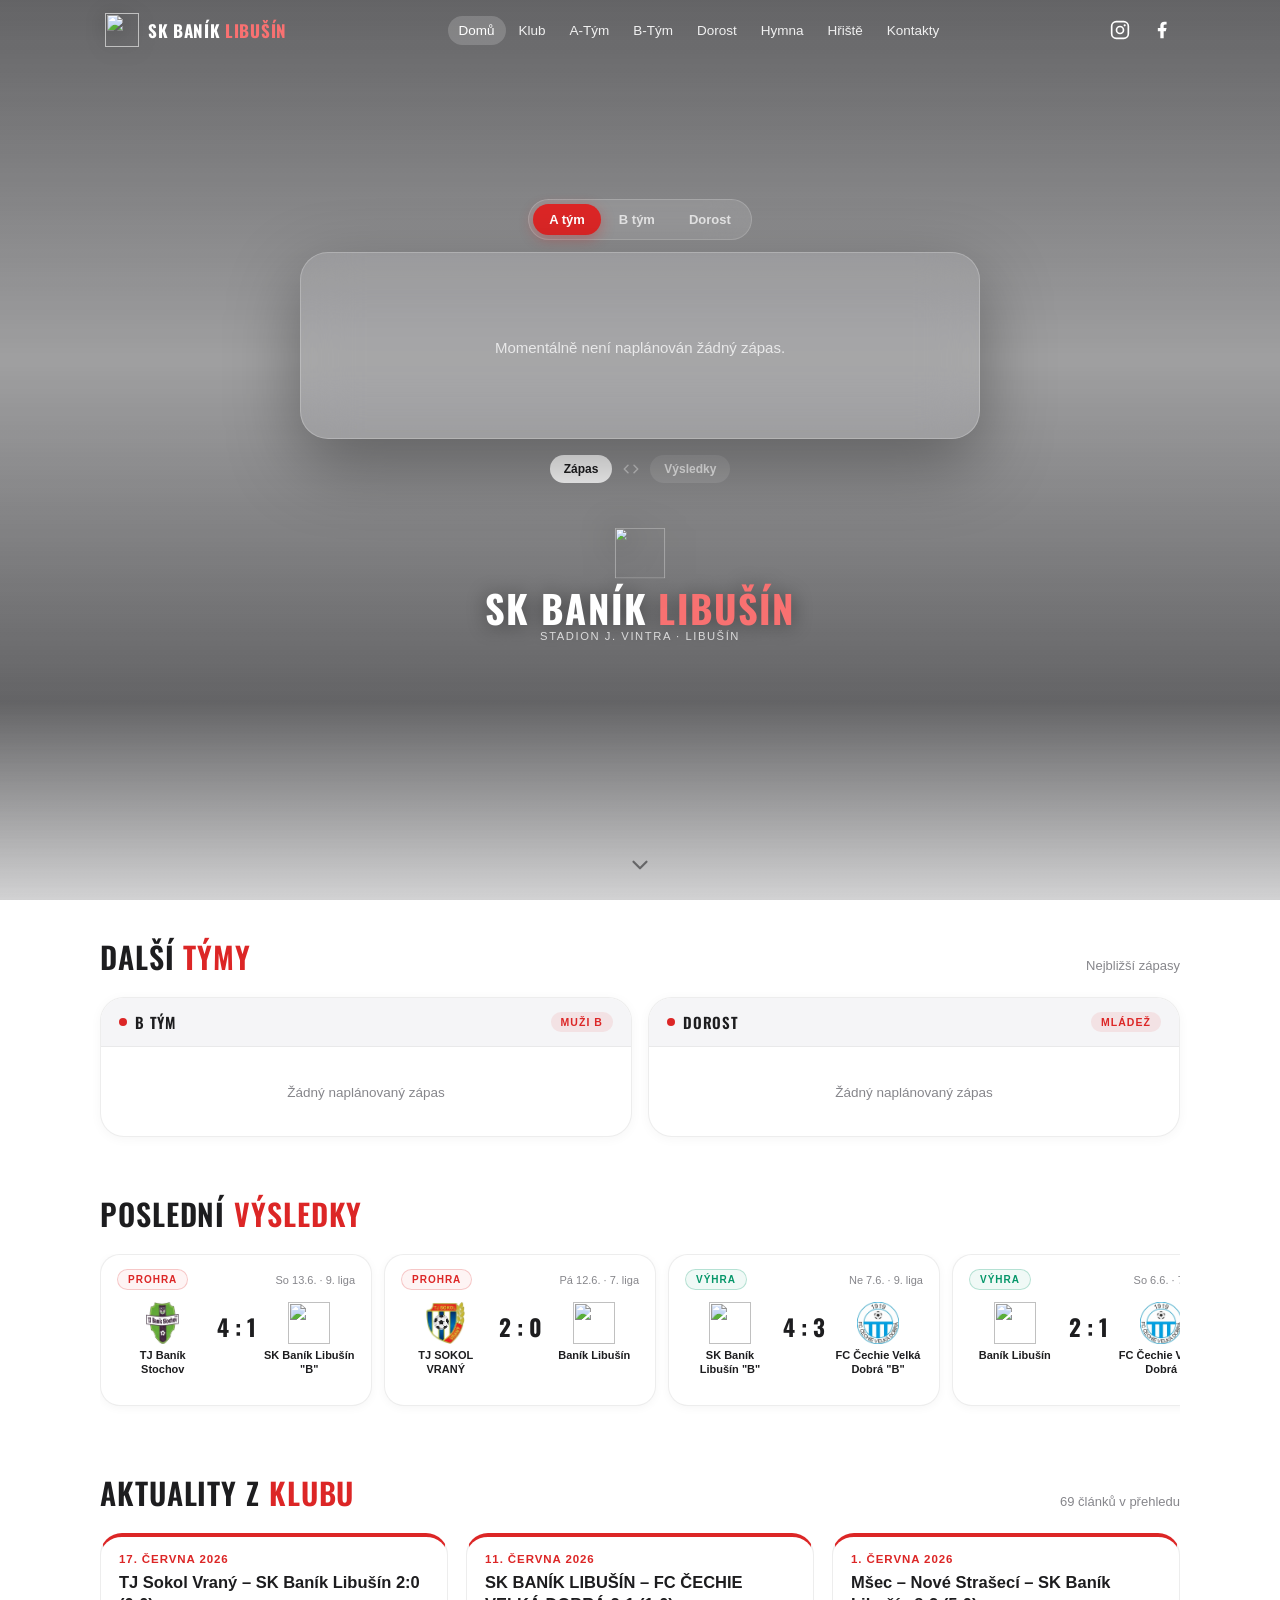
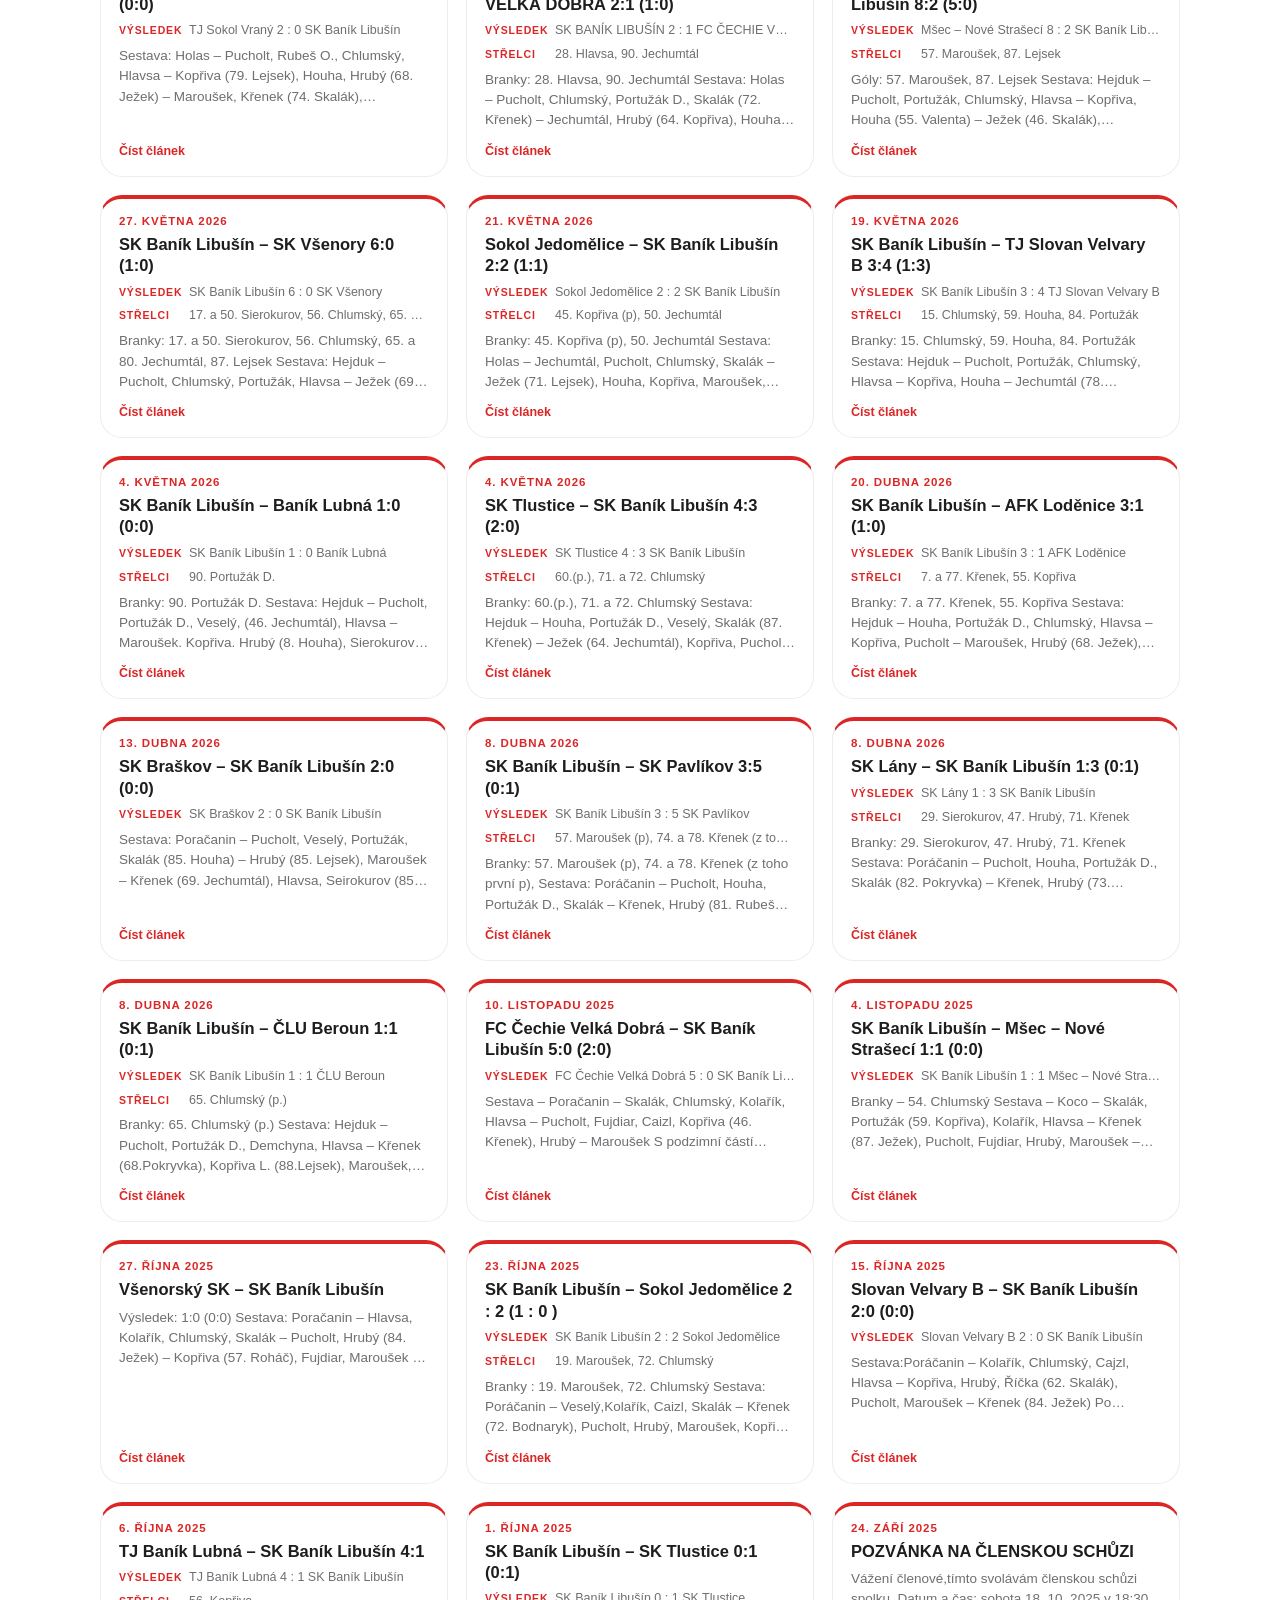
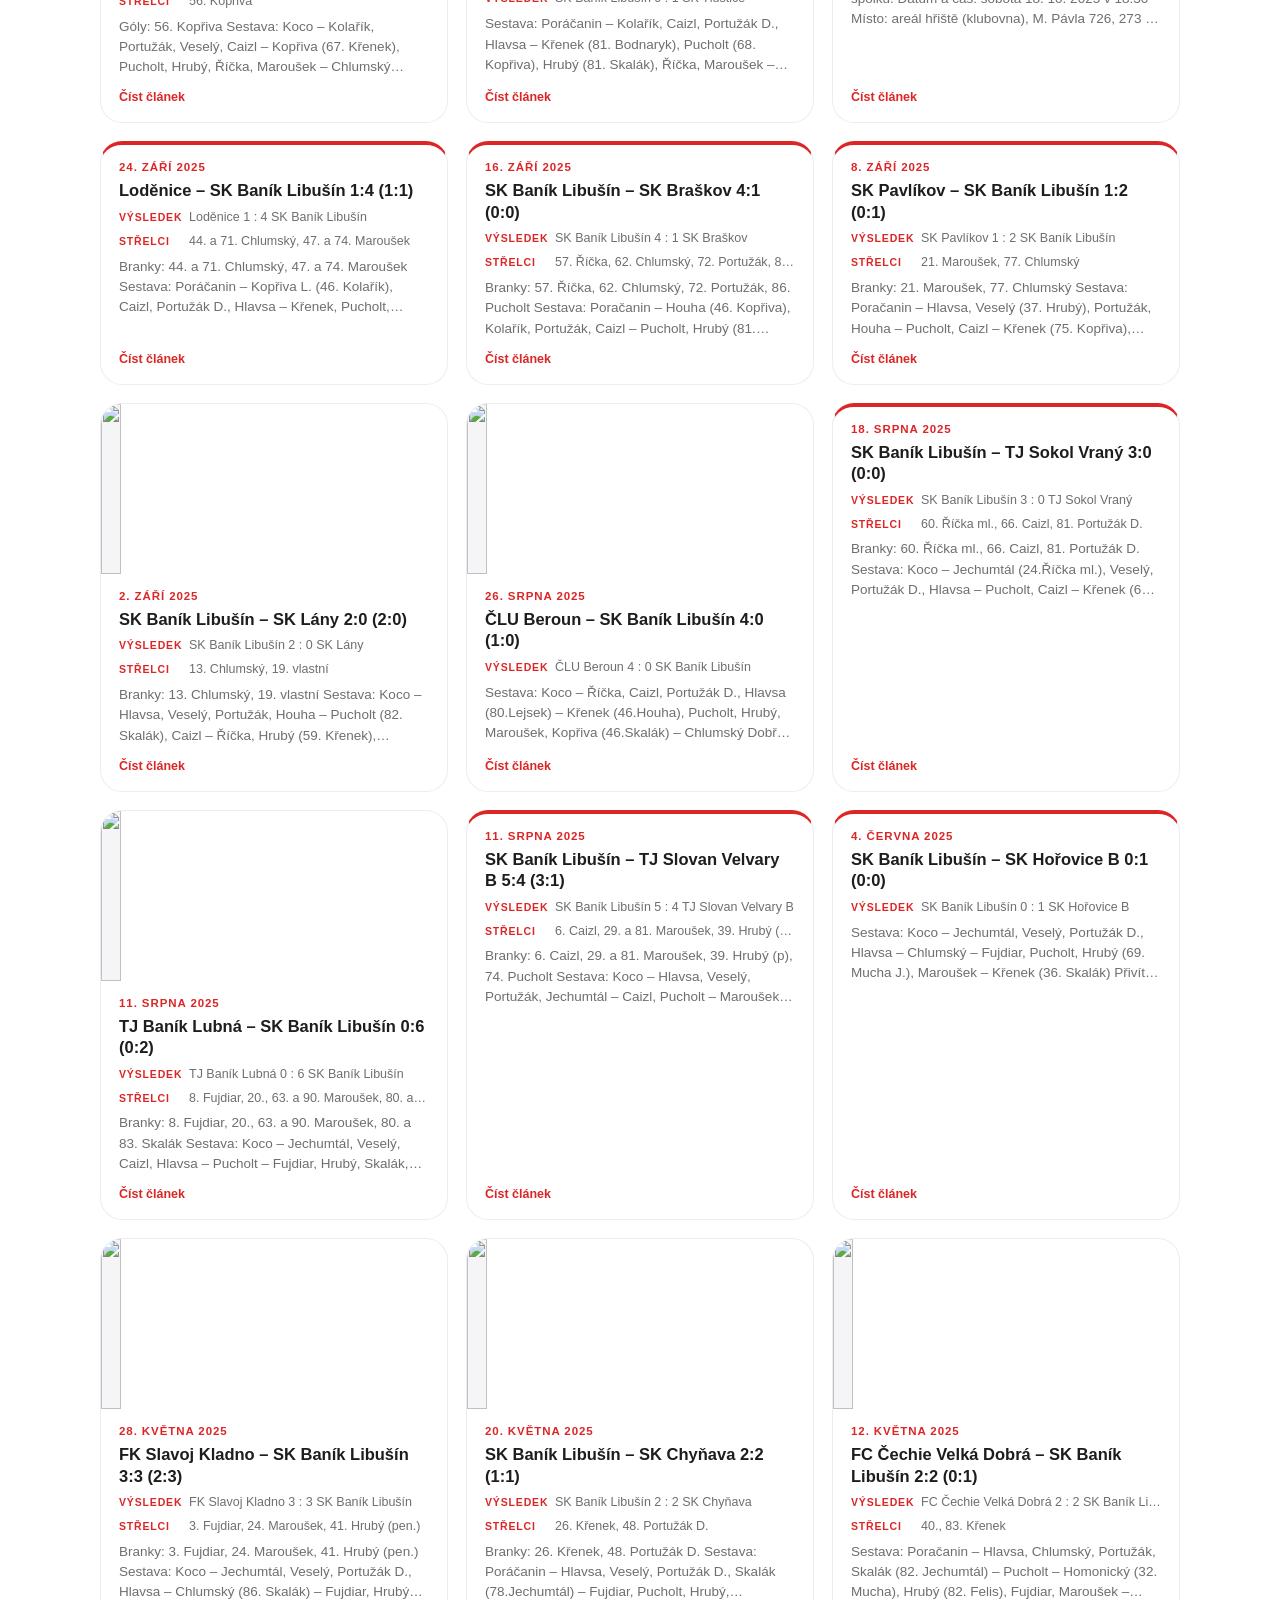
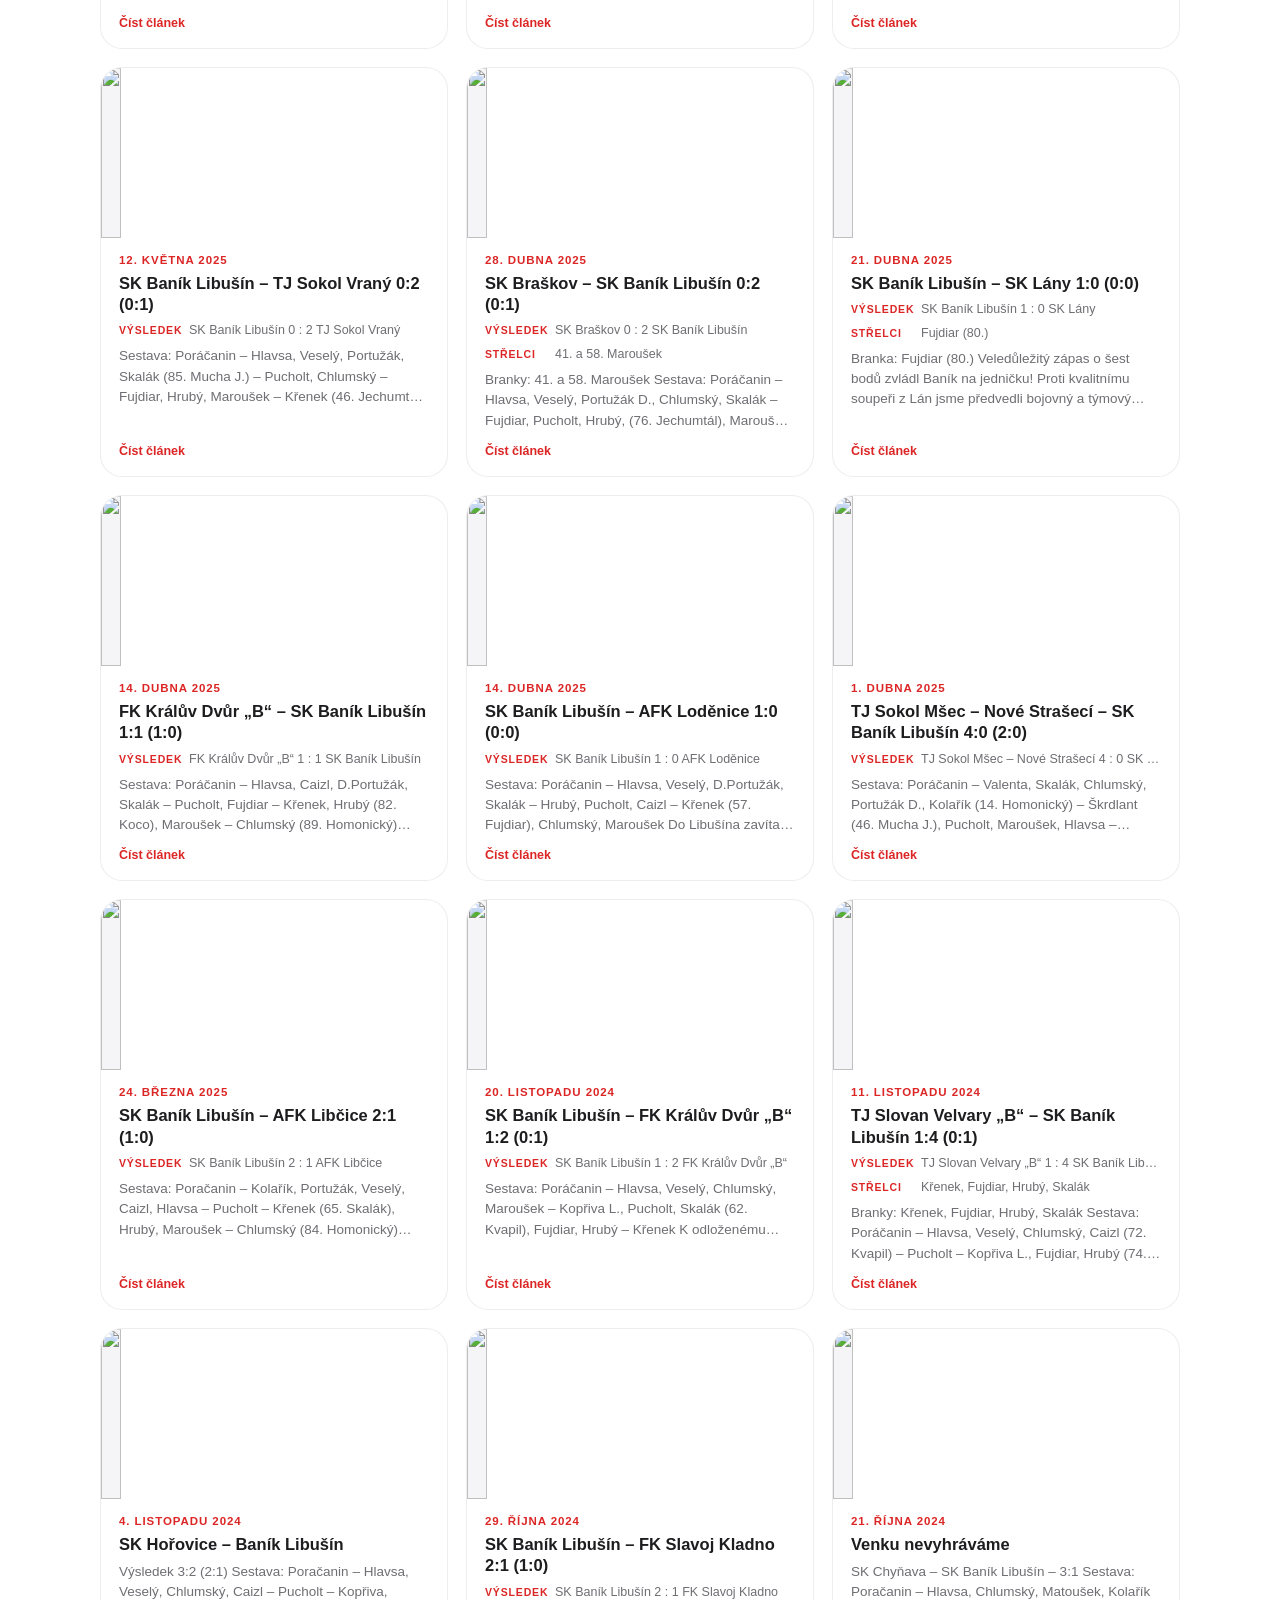
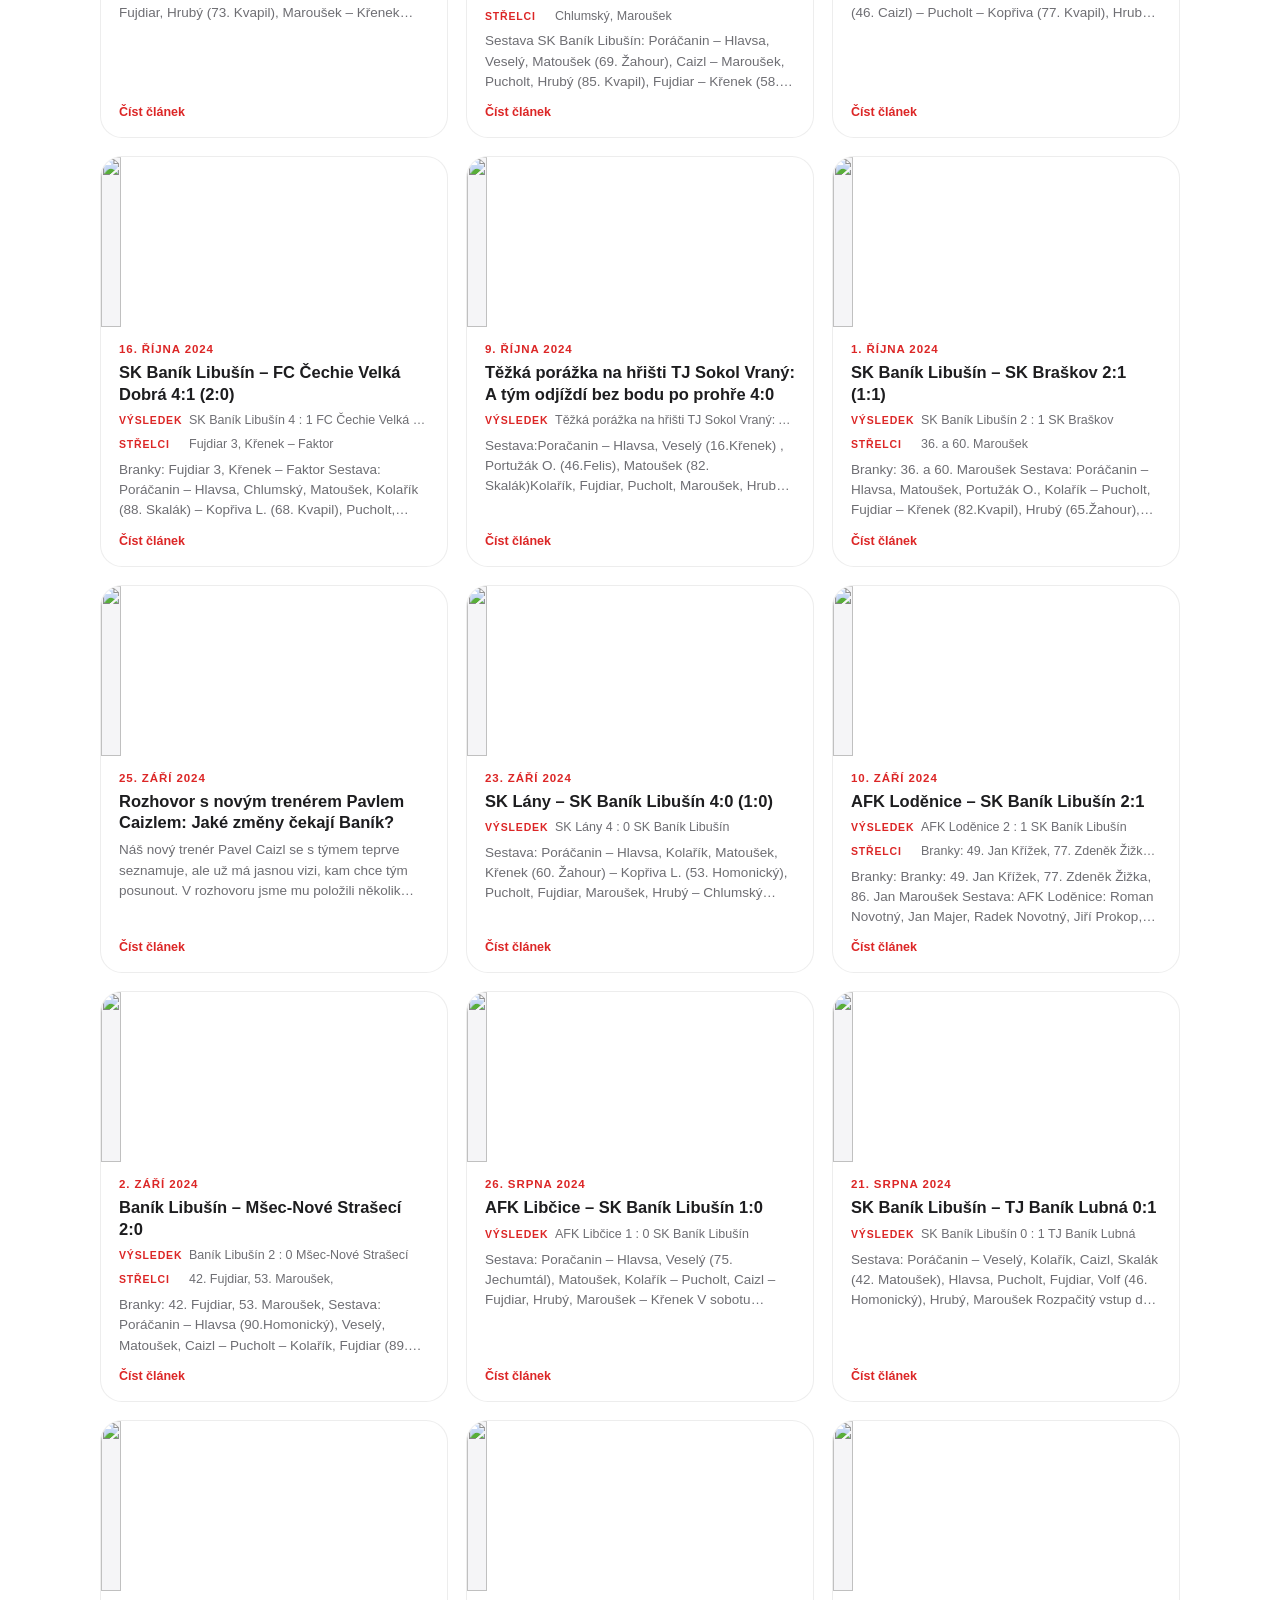
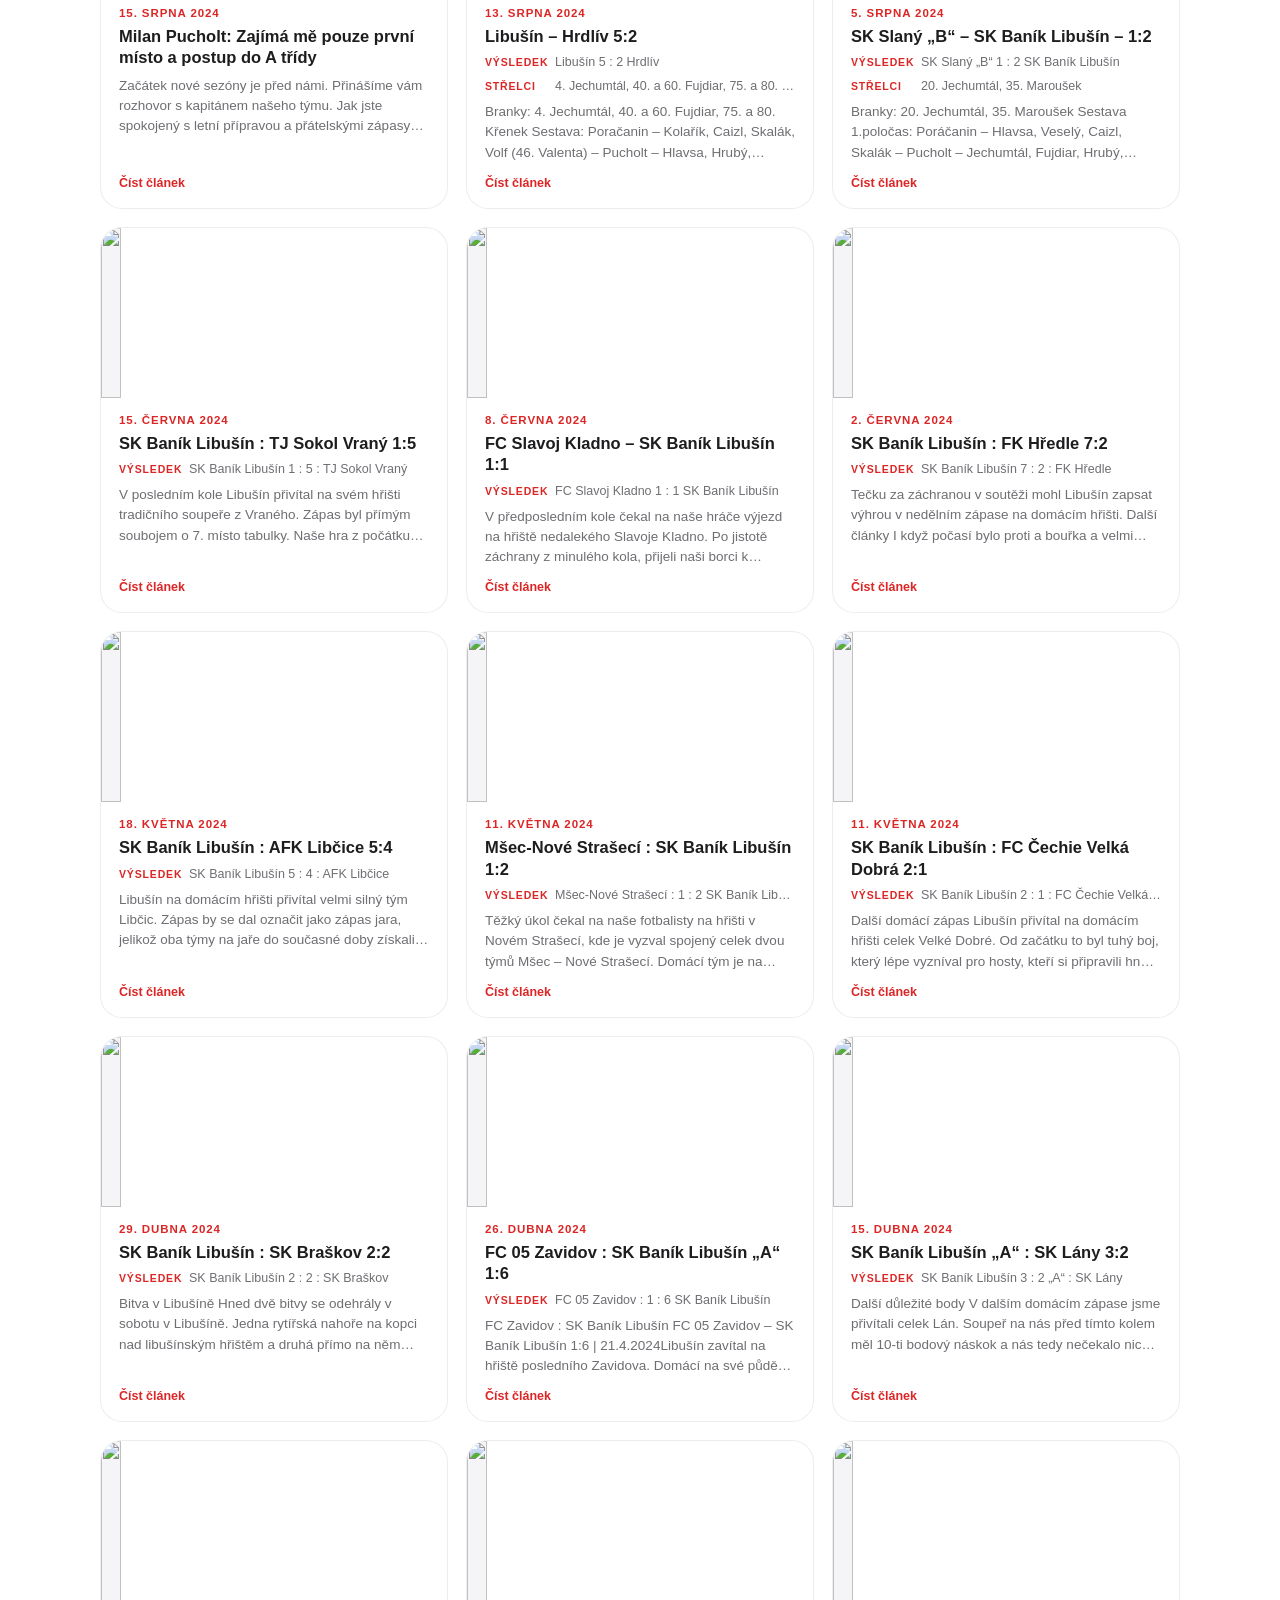
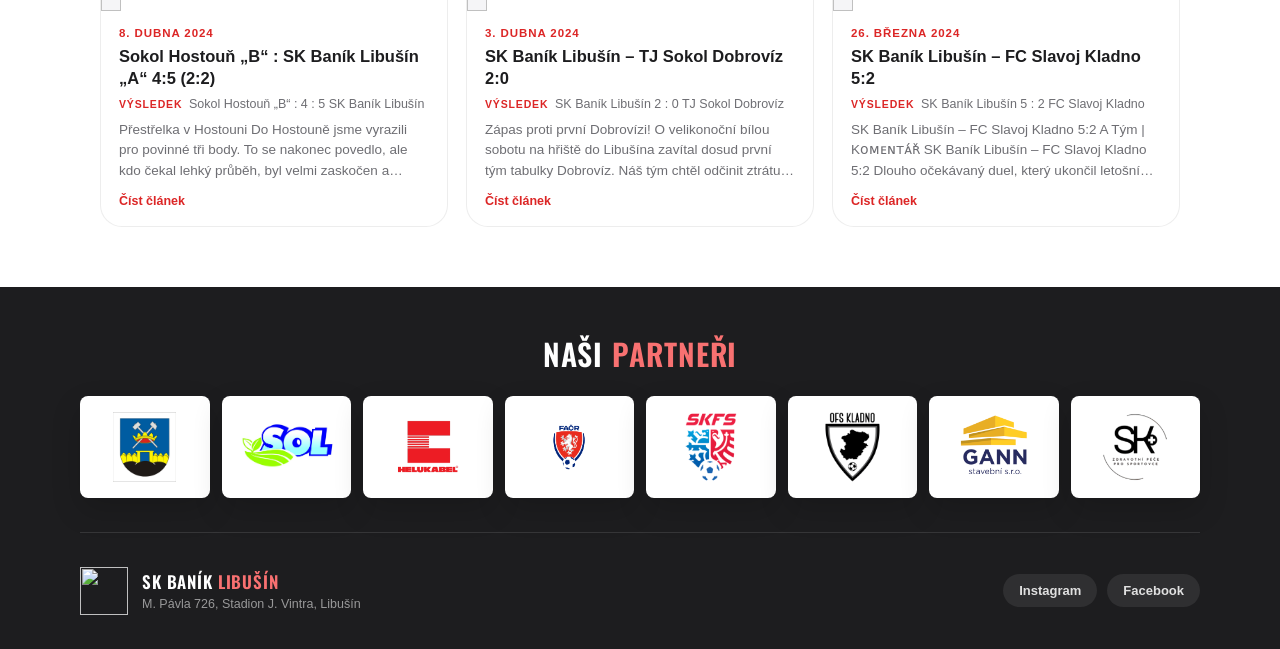
==== commit 73663d7a: "clanky" ====
--- a/index.html
+++ b/index.html
@@ -177,11 +177,22 @@
 <section id="aktuality" class="section section-news">
   <div class="section-head" data-reveal>
     <h2 class="section-title">Aktuality z <span class="accent">klubu</span></h2>
-    <a href="https://skbaniklibusin.cz/" target="_blank" rel="noopener" class="section-link">Všechny články →</a>
+    <span class="section-note" id="articleCount">Články se načítají…</span>
   </div>
   <div class="news-grid" id="newsGrid"></div>
   <p class="data-note" id="dataNote" hidden></p>
 </section>
+
+<!-- ============ DETAIL ČLÁNKU ============ -->
+<div class="article-modal" id="articleModal" aria-hidden="true">
+  <div class="article-modal-backdrop" data-article-close></div>
+  <article class="article-panel" role="dialog" aria-modal="true" aria-labelledby="articleTitle">
+    <button type="button" class="article-close" id="articleClose" aria-label="Zavřít článek">
+      <svg width="22" height="22" viewBox="0 0 24 24" fill="none" stroke="currentColor" stroke-width="2" stroke-linecap="round"><path d="M6 6l12 12M18 6L6 18"></path></svg>
+    </button>
+    <div class="article-detail" id="articleDetail"></div>
+  </article>
+</div>
 
 <!-- ============ FOOTER ============ -->
 <footer id="kontakt" class="footer">
--- a/homepage.css
+++ b/homepage.css
@@ -963,44 +963,41 @@
 /* ---------- News ---------- */
 .news-grid {
   display: grid;
-  grid-template-columns: repeat(auto-fill, minmax(280px, 1fr));
+  grid-template-columns: repeat(auto-fill, minmax(260px, 1fr));
   gap: 18px;
 }
 .news-card {
   display: flex;
   flex-direction: column;
+  width: 100%;
+  min-height: 100%;
+  border: 1px solid rgba(0, 0, 0, .07);
+  padding: 0;
   background: #ffffff;
-  border: 1px solid rgba(0, 0, 0, .07);
   border-radius: 22px;
   overflow: hidden;
   color: inherit;
+  text-align: left;
+  font: inherit;
+  cursor: pointer;
   transition: transform .3s ease, box-shadow .3s ease;
 }
 .news-card:hover { transform: translateY(-4px); box-shadow: 0 18px 44px rgba(0, 0, 0, .12); color: inherit; }
+.news-card:focus-visible {
+  outline: 3px solid rgba(220, 38, 38, .32);
+  outline-offset: 3px;
+}
+.news-card.no-image {
+  border-top: 4px solid var(--red);
+}
 .news-thumb { height: 170px; background: #f5f5f7; overflow: hidden; }
 .news-thumb img { width: 100%; height: 100%; object-fit: cover; display: block; }
-.news-thumb.placeholder {
-  display: flex;
-  flex-direction: column;
-  align-items: center;
-  justify-content: center;
-  gap: 8px;
-  border-bottom: 2px solid rgba(220, 38, 38, .35);
-}
-.news-thumb.placeholder img { width: 58px; height: 58px; object-fit: contain; opacity: .9; }
-.news-thumb.placeholder span {
-  font-family: Oswald, sans-serif;
-  font-weight: 600;
-  font-size: 11px;
-  letter-spacing: .16em;
-  text-transform: uppercase;
-  color: var(--ink-faint);
-}
 .news-body {
   padding: 16px 18px 18px;
   display: flex;
   flex-direction: column;
   gap: 7px;
+  flex: 1;
 }
 .news-date {
   font-size: 11.5px;
@@ -1010,6 +1007,30 @@
   color: var(--red);
 }
 .news-title { font-size: 16.5px; font-weight: 700; line-height: 1.3; color: var(--ink); }
+.news-result-line,
+.news-goals-line {
+  display: grid;
+  grid-template-columns: 62px minmax(0, 1fr);
+  gap: 8px;
+  align-items: baseline;
+  font-size: 12.5px;
+  line-height: 1.35;
+}
+.news-result-line strong,
+.news-goals-line strong {
+  color: var(--red);
+  font-size: 10.5px;
+  letter-spacing: .08em;
+  text-transform: uppercase;
+}
+.news-result-line span,
+.news-goals-line span {
+  min-width: 0;
+  color: var(--ink-soft);
+  overflow: hidden;
+  text-overflow: ellipsis;
+  white-space: nowrap;
+}
 .news-excerpt {
   font-size: 13.5px;
   line-height: 1.5;
@@ -1020,7 +1041,222 @@
   -webkit-box-orient: vertical;
   overflow: hidden;
 }
+.news-read {
+  margin-top: auto;
+  padding-top: 6px;
+  font-size: 12.5px;
+  font-weight: 700;
+  color: var(--red);
+}
 .data-note { margin: 22px 0 0; text-align: center; font-size: 12px; color: var(--ink-faint); }
+
+/* ---------- Article detail ---------- */
+body.article-locked { overflow: hidden; }
+
+.article-modal {
+  position: fixed;
+  inset: 0;
+  z-index: 220;
+  display: none;
+  align-items: stretch;
+  justify-content: center;
+  padding: 82px 18px 22px;
+}
+.article-modal.open { display: flex; }
+.article-modal-backdrop {
+  position: absolute;
+  inset: 0;
+  background: rgba(29, 29, 31, .62);
+  backdrop-filter: blur(16px);
+  -webkit-backdrop-filter: blur(16px);
+}
+.article-panel {
+  position: relative;
+  z-index: 1;
+  width: min(920px, 100%);
+  max-height: 100%;
+  overflow: auto;
+  background: #ffffff;
+  border-radius: 24px;
+  box-shadow: 0 28px 70px rgba(0, 0, 0, .28);
+}
+.article-close {
+  position: sticky;
+  top: 14px;
+  margin: 14px 14px 0 auto;
+  z-index: 2;
+  width: 42px;
+  height: 42px;
+  border: none;
+  border-radius: 50%;
+  display: grid;
+  place-items: center;
+  color: var(--ink-soft);
+  background: rgba(245, 245, 247, .94);
+  cursor: pointer;
+  transition: background .2s ease, color .2s ease, transform .2s ease;
+}
+.article-close:hover { background: rgba(220, 38, 38, .1); color: var(--red); transform: rotate(90deg); }
+.article-close:focus-visible {
+  outline: 3px solid rgba(220, 38, 38, .32);
+  outline-offset: 3px;
+}
+.article-detail {
+  padding: 0 34px 34px;
+}
+.article-head {
+  padding-right: 54px;
+  margin-bottom: 20px;
+}
+.article-date {
+  display: block;
+  margin-bottom: 8px;
+  font-size: 12px;
+  font-weight: 700;
+  letter-spacing: .08em;
+  text-transform: uppercase;
+  color: var(--red);
+}
+.article-title {
+  margin: 0;
+  font-family: Oswald, sans-serif;
+  font-size: clamp(26px, 4vw, 42px);
+  line-height: 1.12;
+  letter-spacing: 0;
+  color: var(--ink);
+}
+.article-match-overview {
+  margin: 0 0 24px;
+  padding: 18px;
+  border-radius: 18px;
+  background: linear-gradient(135deg, rgba(220, 38, 38, .08), rgba(29, 29, 31, .035));
+  border: 1px solid rgba(220, 38, 38, .16);
+}
+.article-scoreboard {
+  display: grid;
+  grid-template-columns: minmax(0, 1fr) auto minmax(0, 1fr);
+  align-items: center;
+  gap: 14px;
+}
+.article-team {
+  min-width: 0;
+  font-size: 14px;
+  font-weight: 700;
+  line-height: 1.25;
+  color: var(--ink);
+}
+.article-team:first-child { text-align: right; }
+.article-scoreboard strong {
+  font-family: Oswald, sans-serif;
+  font-size: clamp(30px, 6vw, 48px);
+  line-height: 1;
+  color: var(--red);
+  font-variant-numeric: tabular-nums;
+  white-space: nowrap;
+}
+.article-half {
+  display: block;
+  margin-top: 7px;
+  text-align: center;
+  font-size: 12px;
+  font-weight: 700;
+  color: var(--ink-soft);
+}
+.article-facts {
+  display: grid;
+  gap: 10px;
+  margin-top: 16px;
+}
+.article-fact {
+  display: grid;
+  grid-template-columns: 88px minmax(0, 1fr);
+  gap: 12px;
+  padding: 12px 14px;
+  border-radius: 14px;
+  background: rgba(255, 255, 255, .72);
+  border: 1px solid rgba(0, 0, 0, .05);
+}
+.article-fact span {
+  font-size: 11px;
+  font-weight: 800;
+  letter-spacing: .08em;
+  text-transform: uppercase;
+  color: var(--red);
+}
+.article-fact strong {
+  font-size: 14px;
+  line-height: 1.45;
+  color: var(--ink);
+}
+.article-fact.lineup strong {
+  font-weight: 600;
+}
+.article-image {
+  margin: 0 0 24px;
+  overflow: hidden;
+  border-radius: 18px;
+  background: #f5f5f7;
+}
+.article-image img {
+  width: 100%;
+  max-height: 460px;
+  display: block;
+  object-fit: cover;
+}
+.article-text {
+  max-width: 760px;
+  margin: 0 auto;
+  color: var(--ink);
+}
+.article-text p {
+  margin: 0 0 16px;
+  font-size: 16px;
+  line-height: 1.72;
+}
+.article-source {
+  display: inline-flex;
+  margin-top: 12px;
+  font-size: 13px;
+  font-weight: 700;
+}
+
+@media (max-width: 719px) {
+  .news-grid {
+    grid-template-columns: 1fr;
+  }
+  .article-modal {
+    padding: 70px 10px 12px;
+  }
+  .article-panel {
+    border-radius: 18px;
+  }
+  .article-detail {
+    padding: 0 18px 24px;
+  }
+  .article-head {
+    padding-right: 0;
+  }
+  .article-match-overview {
+    padding: 14px;
+    border-radius: 14px;
+  }
+  .article-scoreboard {
+    grid-template-columns: 1fr;
+    gap: 7px;
+    text-align: center;
+  }
+  .article-team:first-child {
+    text-align: center;
+  }
+  .article-fact {
+    grid-template-columns: 1fr;
+    gap: 5px;
+  }
+  .article-text p {
+    font-size: 15px;
+    line-height: 1.66;
+  }
+}
 
 /* ============ FOOTER ============ */
 .footer {
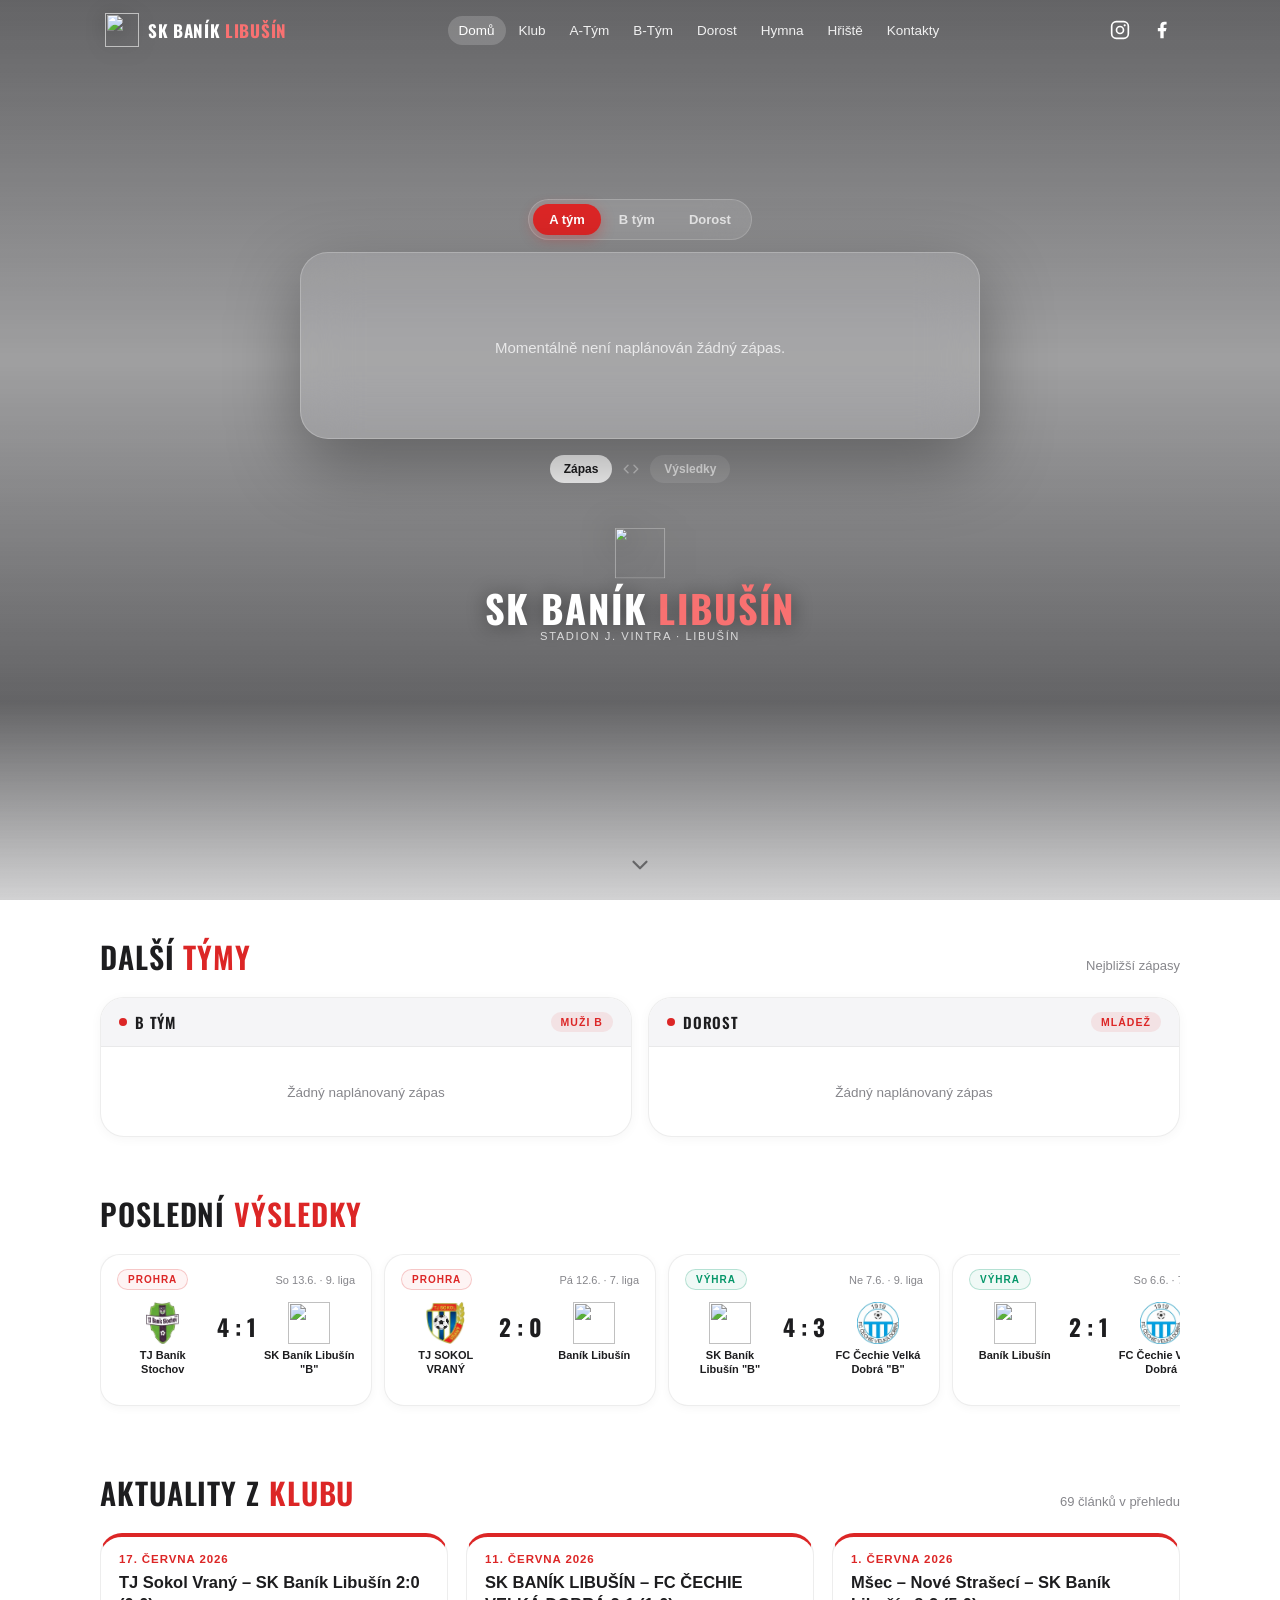
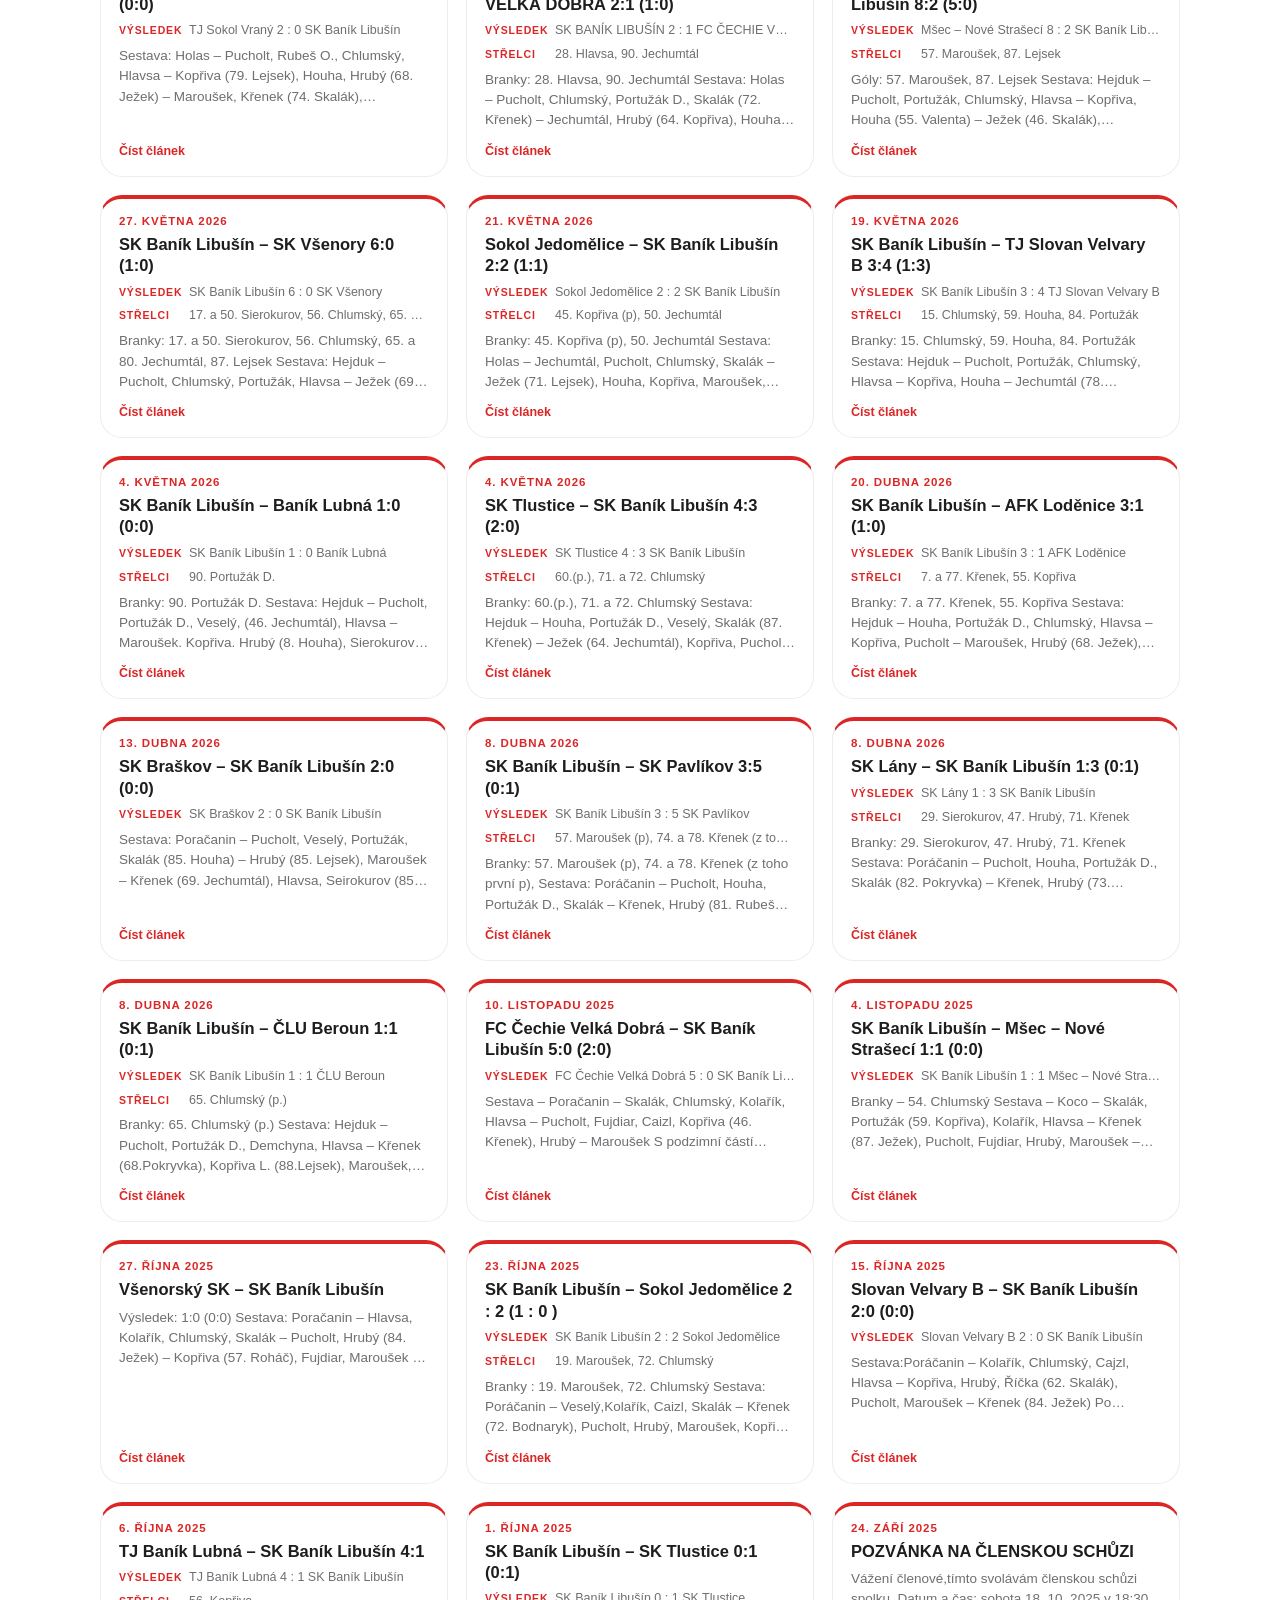
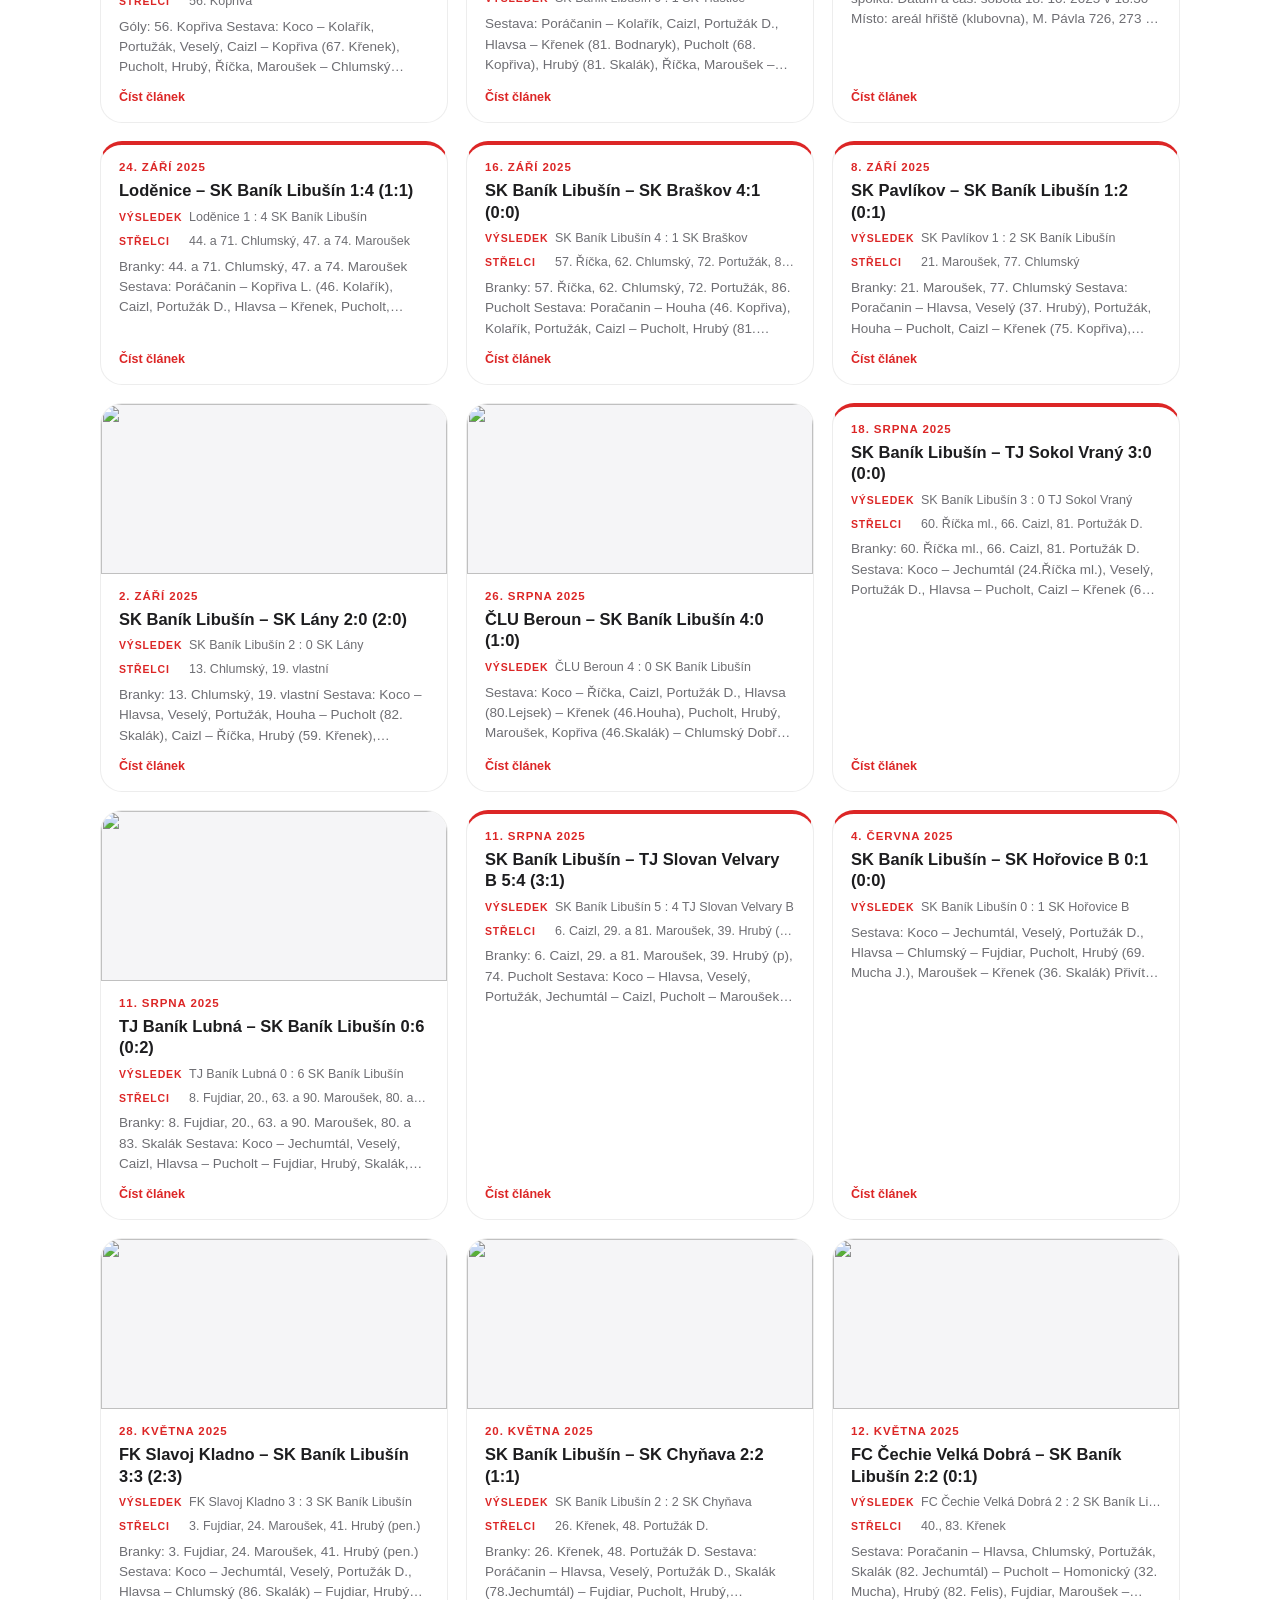
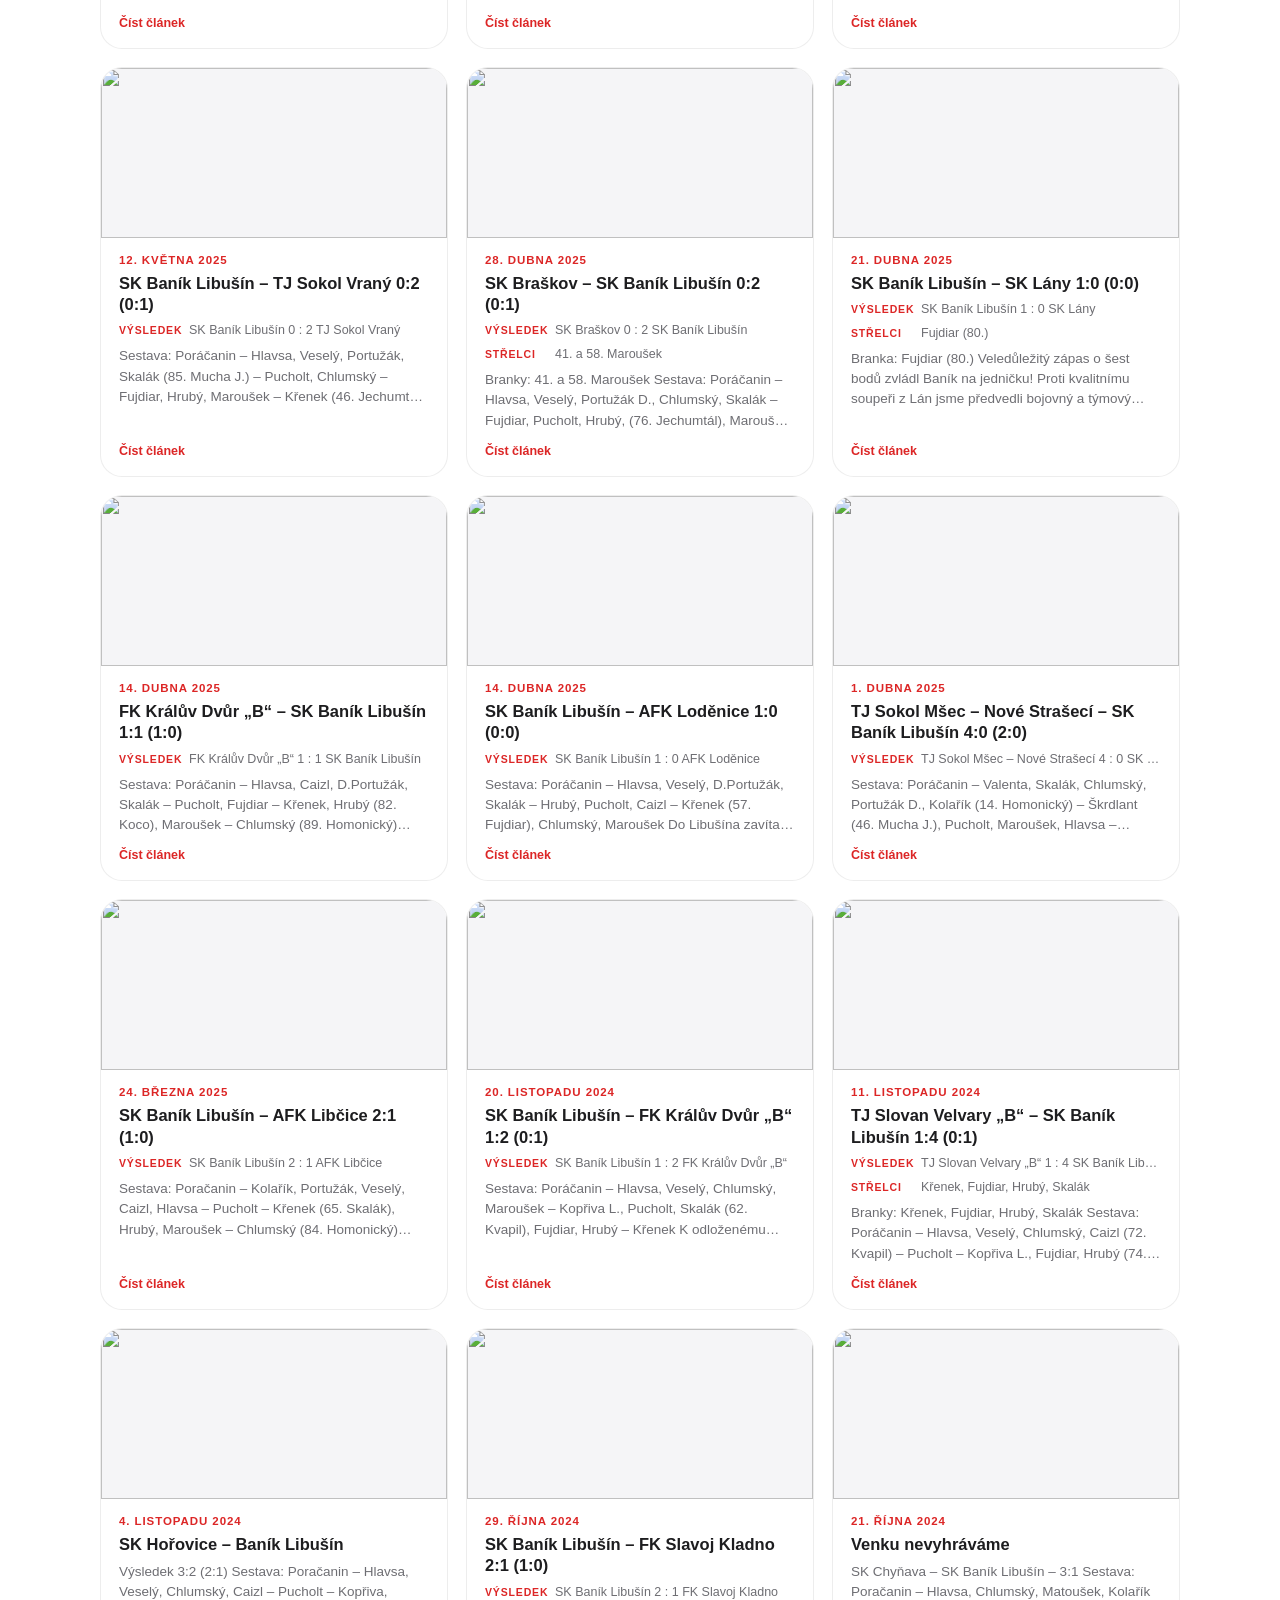
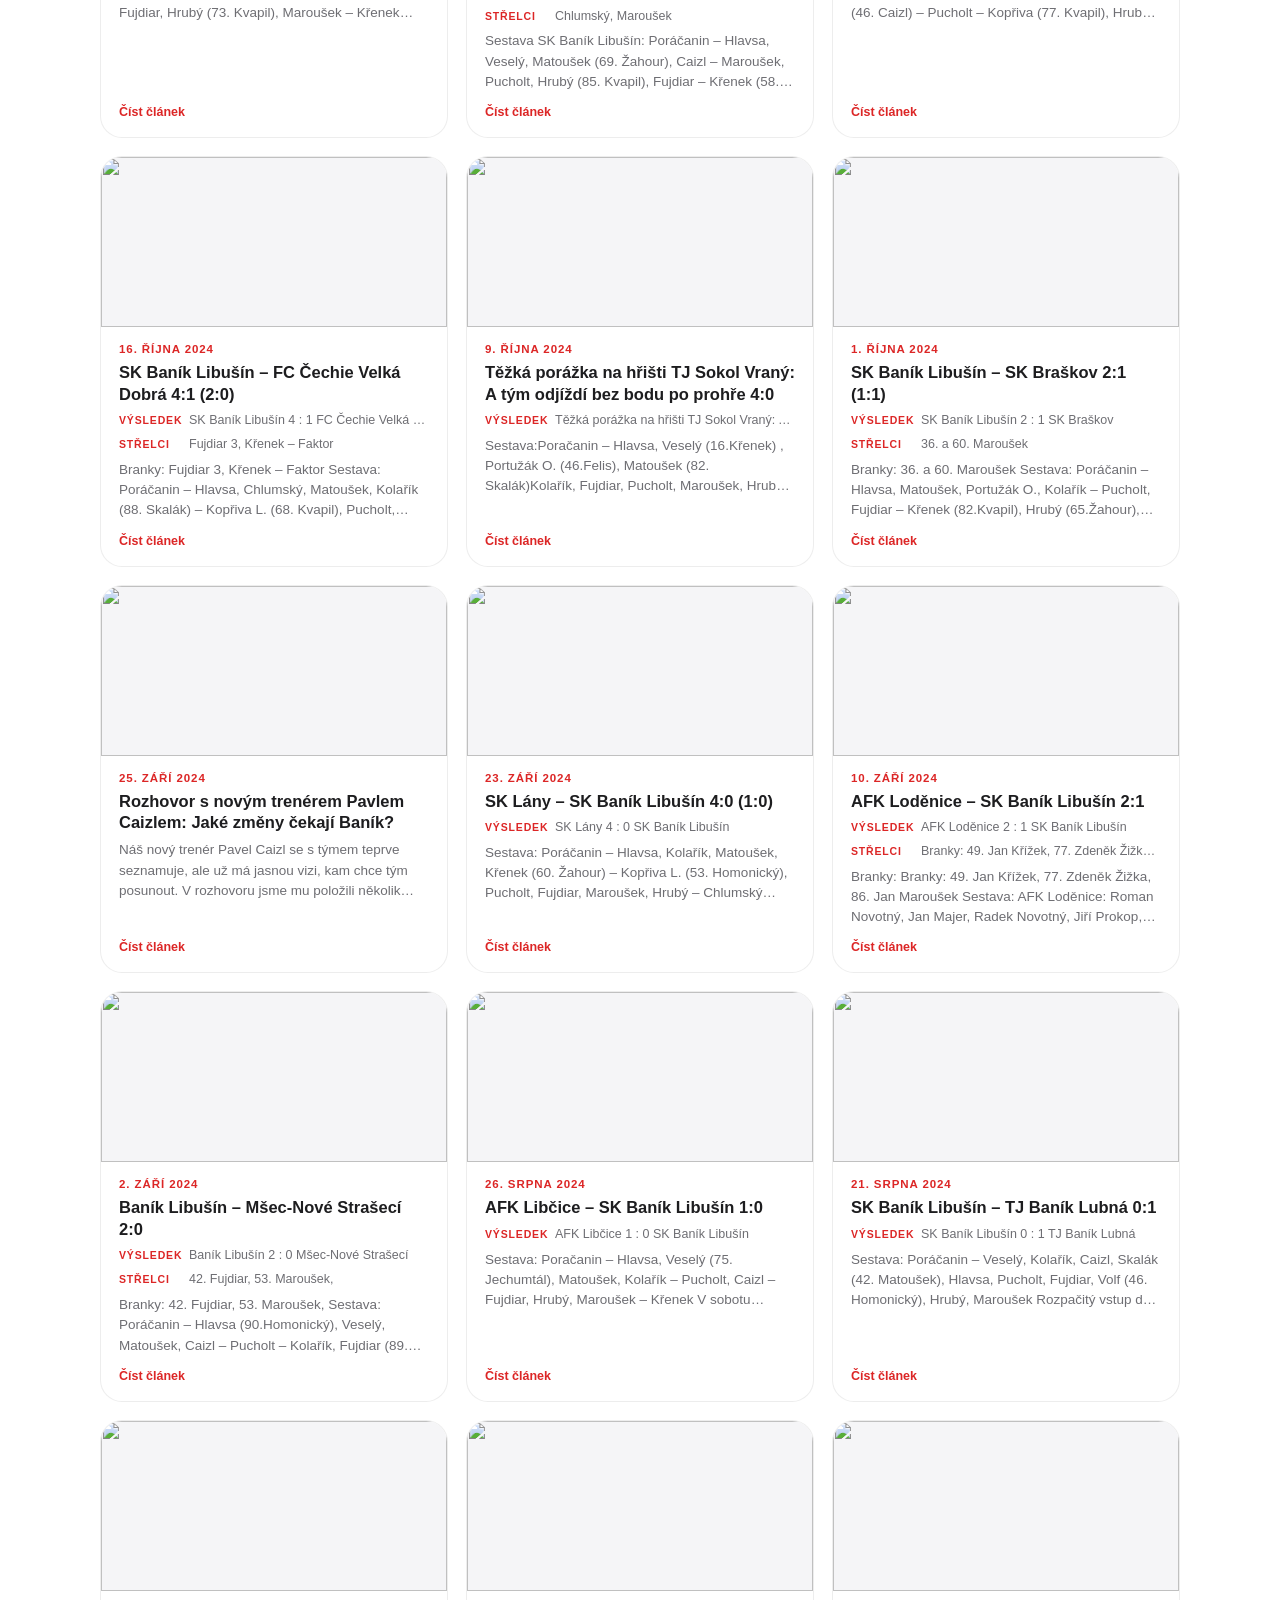
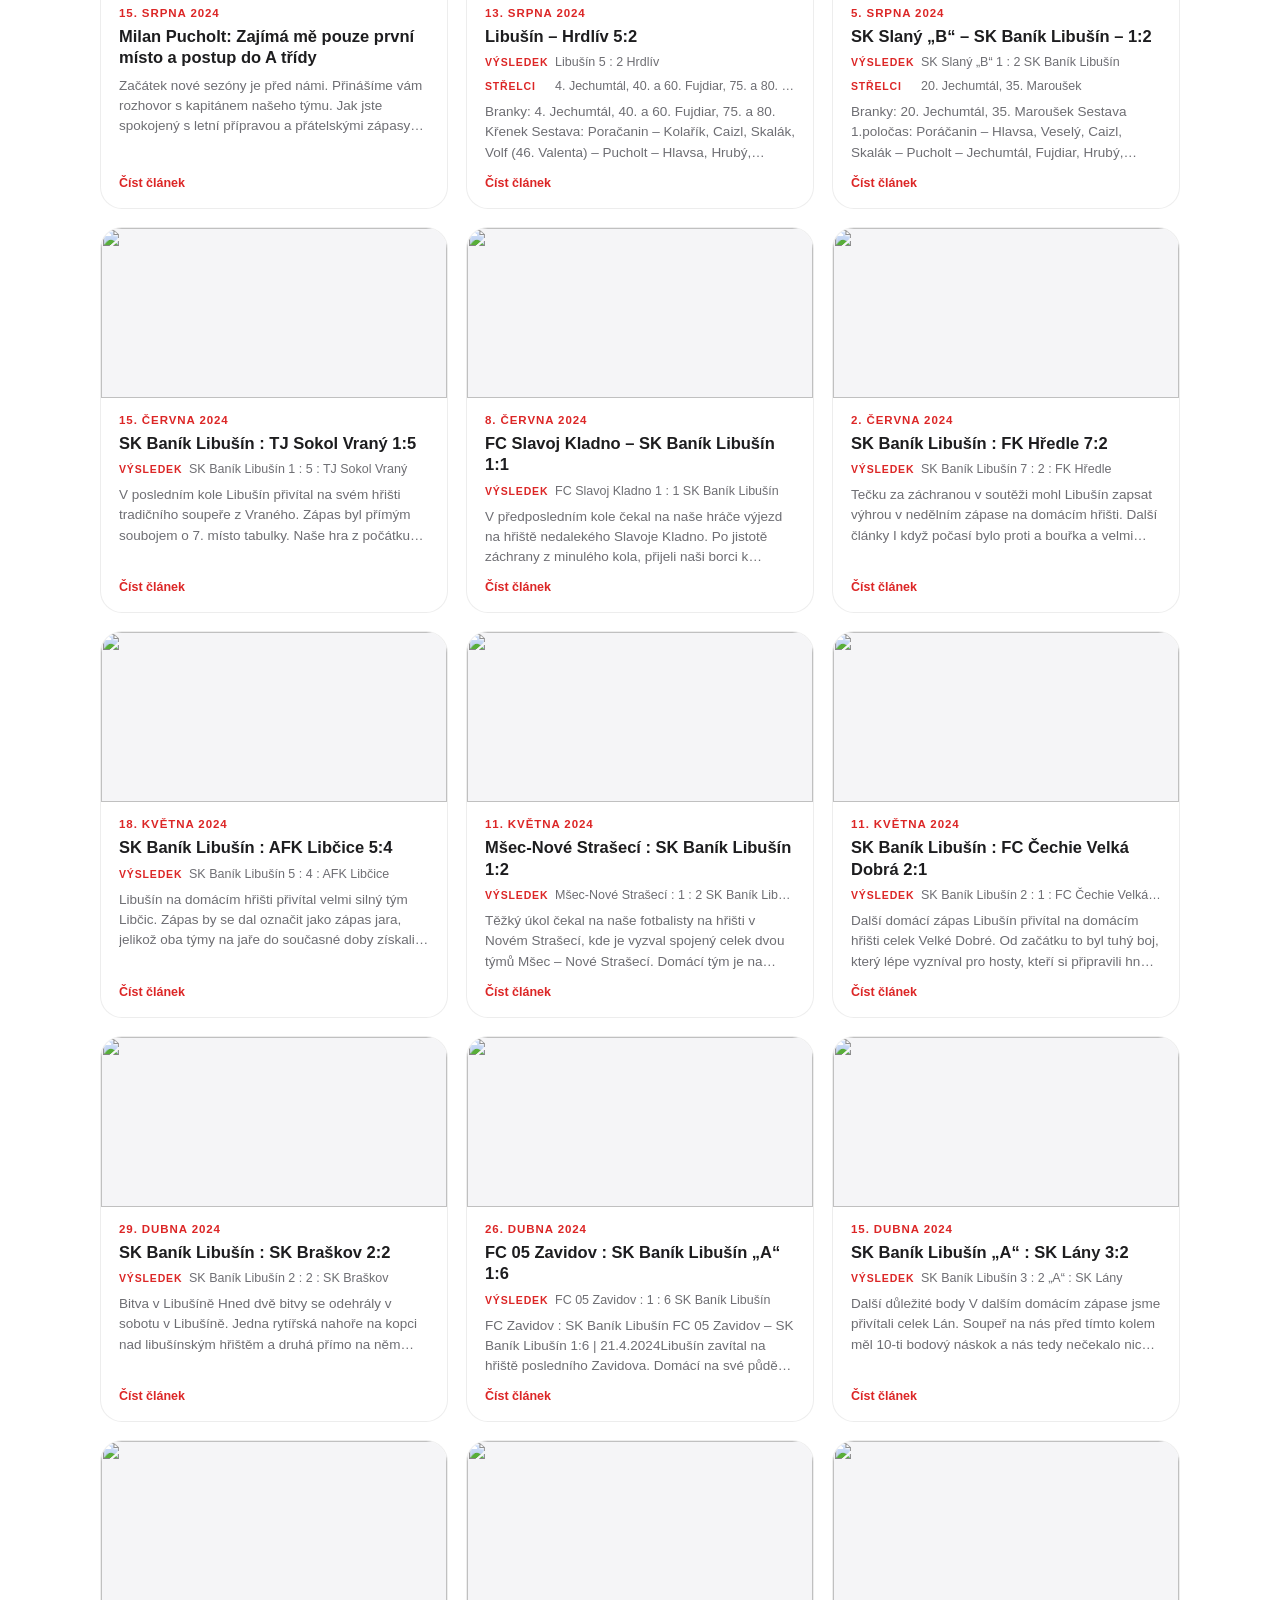
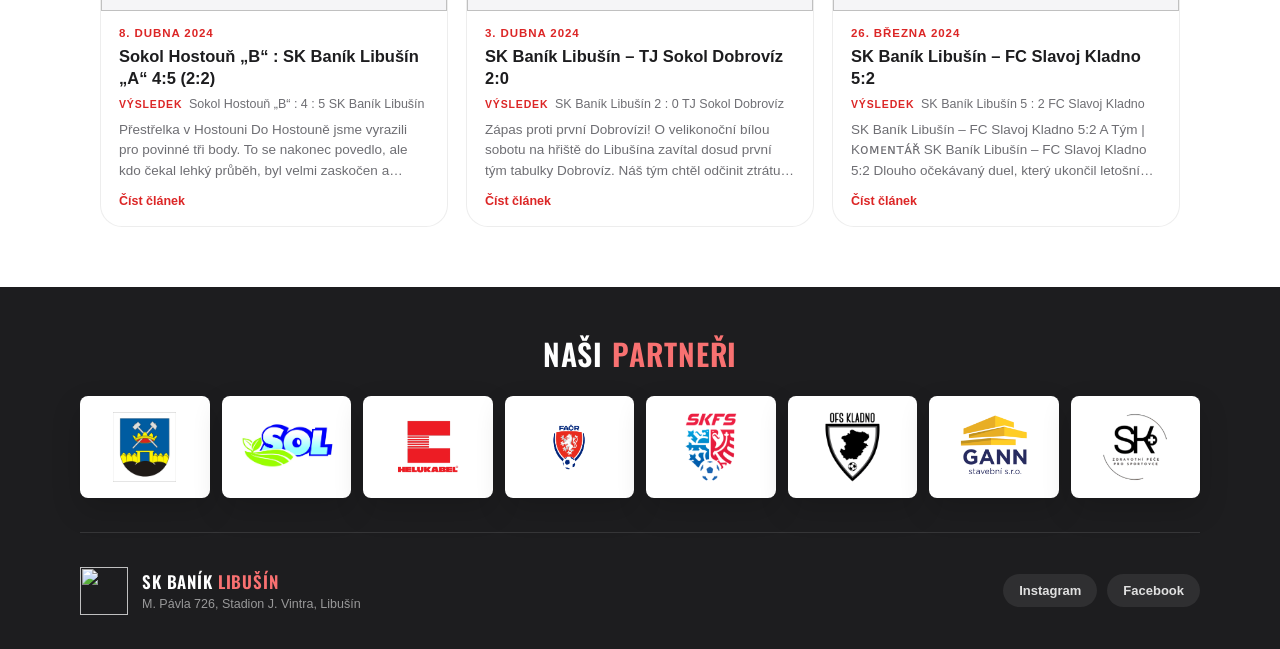
==== commit 2ce49e8a: "dsad" ====
--- a/index.html
+++ b/index.html
@@ -183,17 +183,6 @@
   <p class="data-note" id="dataNote" hidden></p>
 </section>
 
-<!-- ============ DETAIL ČLÁNKU ============ -->
-<div class="article-modal" id="articleModal" aria-hidden="true">
-  <div class="article-modal-backdrop" data-article-close></div>
-  <article class="article-panel" role="dialog" aria-modal="true" aria-labelledby="articleTitle">
-    <button type="button" class="article-close" id="articleClose" aria-label="Zavřít článek">
-      <svg width="22" height="22" viewBox="0 0 24 24" fill="none" stroke="currentColor" stroke-width="2" stroke-linecap="round"><path d="M6 6l12 12M18 6L6 18"></path></svg>
-    </button>
-    <div class="article-detail" id="articleDetail"></div>
-  </article>
-</div>
-
 <!-- ============ FOOTER ============ -->
 <footer id="kontakt" class="footer">
   <section class="footer-partners" aria-labelledby="footerPartnersTitle">
--- a/homepage.css
+++ b/homepage.css
@@ -1050,62 +1050,74 @@
 }
 .data-note { margin: 22px 0 0; text-align: center; font-size: 12px; color: var(--ink-faint); }
 
-/* ---------- Article detail ---------- */
-body.article-locked { overflow: hidden; }
-
-.article-modal {
-  position: fixed;
-  inset: 0;
-  z-index: 220;
-  display: none;
-  align-items: stretch;
-  justify-content: center;
-  padding: 82px 18px 22px;
-}
-.article-modal.open { display: flex; }
-.article-modal-backdrop {
-  position: absolute;
-  inset: 0;
-  background: rgba(29, 29, 31, .62);
-  backdrop-filter: blur(16px);
-  -webkit-backdrop-filter: blur(16px);
-}
-.article-panel {
-  position: relative;
-  z-index: 1;
-  width: min(920px, 100%);
-  max-height: 100%;
-  overflow: auto;
+/* ---------- Article detail page ---------- */
+body.article-detail-page {
+  background: #f5f5f7;
+}
+body.article-detail-page .nav {
+  background: rgba(255, 255, 255, .86);
+  backdrop-filter: blur(22px) saturate(180%);
+  -webkit-backdrop-filter: blur(22px) saturate(180%);
+  box-shadow: 0 1px 0 rgba(0, 0, 0, .08);
+}
+body.article-detail-page .nav-brand,
+body.article-detail-page .nav-links a,
+body.article-detail-page .article-nav-back {
+  color: #3a3a3c;
+}
+body.article-detail-page .nav-brand:hover,
+body.article-detail-page .nav-links a:hover,
+body.article-detail-page .article-nav-back:hover {
+  background: rgba(0, 0, 0, .05);
+  color: var(--ink);
+}
+body.article-detail-page .nav-brand-text span {
+  color: var(--red);
+}
+.article-nav-back {
+  display: inline-flex;
+  align-items: center;
+  justify-content: center;
+  min-height: 34px;
+  padding: 7px 13px;
+  border-radius: 99px;
+  font-size: 13px;
+  font-weight: 700;
+}
+.article-page {
+  max-width: 980px;
+  margin: 0 auto;
+  padding: 96px 20px 54px;
+}
+.article-back {
+  display: inline-flex;
+  align-items: center;
+  margin: 0 0 16px;
+  font-size: 13px;
+  font-weight: 700;
+}
+.article-full {
   background: #ffffff;
-  border-radius: 24px;
-  box-shadow: 0 28px 70px rgba(0, 0, 0, .28);
-}
-.article-close {
-  position: sticky;
-  top: 14px;
-  margin: 14px 14px 0 auto;
-  z-index: 2;
-  width: 42px;
-  height: 42px;
-  border: none;
-  border-radius: 50%;
-  display: grid;
-  place-items: center;
+  border: 1px solid rgba(0, 0, 0, .07);
+  border-radius: 22px;
+  box-shadow: 0 18px 54px rgba(0, 0, 0, .08);
+  overflow: hidden;
+}
+.article-loading,
+.article-not-found {
+  padding: 54px 24px;
+  text-align: center;
   color: var(--ink-soft);
-  background: rgba(245, 245, 247, .94);
-  cursor: pointer;
-  transition: background .2s ease, color .2s ease, transform .2s ease;
-}
-.article-close:hover { background: rgba(220, 38, 38, .1); color: var(--red); transform: rotate(90deg); }
-.article-close:focus-visible {
-  outline: 3px solid rgba(220, 38, 38, .32);
-  outline-offset: 3px;
+}
+.article-not-found h1 {
+  margin: 0 0 14px;
+  font-family: Oswald, sans-serif;
+  color: var(--ink);
 }
 .article-detail {
-  padding: 0 34px 34px;
+  padding: 34px;
 }
 .article-head {
-  padding-right: 54px;
   margin-bottom: 20px;
 }
 .article-date {
@@ -1224,17 +1236,19 @@
   .news-grid {
     grid-template-columns: 1fr;
   }
-  .article-modal {
-    padding: 70px 10px 12px;
+  .article-nav-back {
+    display: inline-flex;
+    font-size: 12.5px;
+    padding: 7px 10px;
   }
-  .article-panel {
-    border-radius: 18px;
+  .article-page {
+    padding: 82px 12px 38px;
+  }
+  .article-back {
+    margin-left: 4px;
   }
   .article-detail {
-    padding: 0 18px 24px;
-  }
-  .article-head {
-    padding-right: 0;
+    padding: 22px 18px 24px;
   }
   .article-match-overview {
     padding: 14px;
